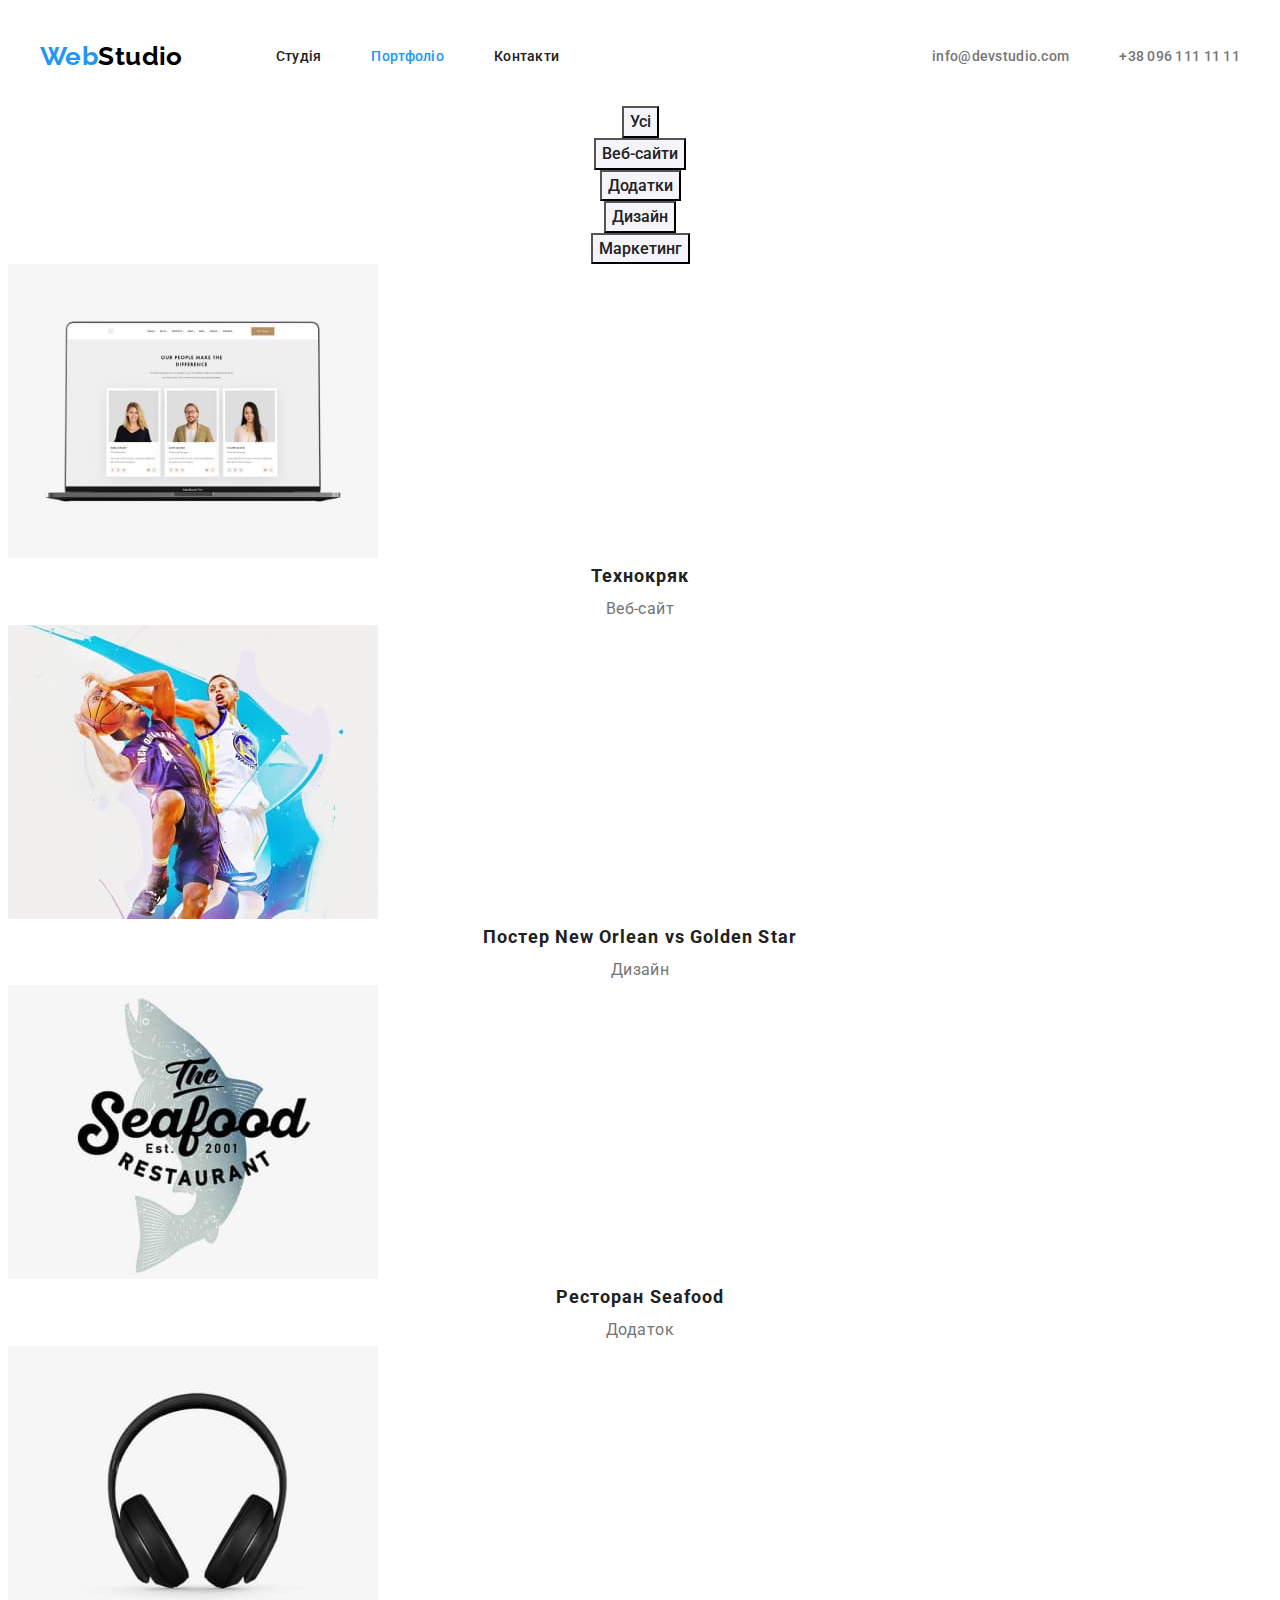
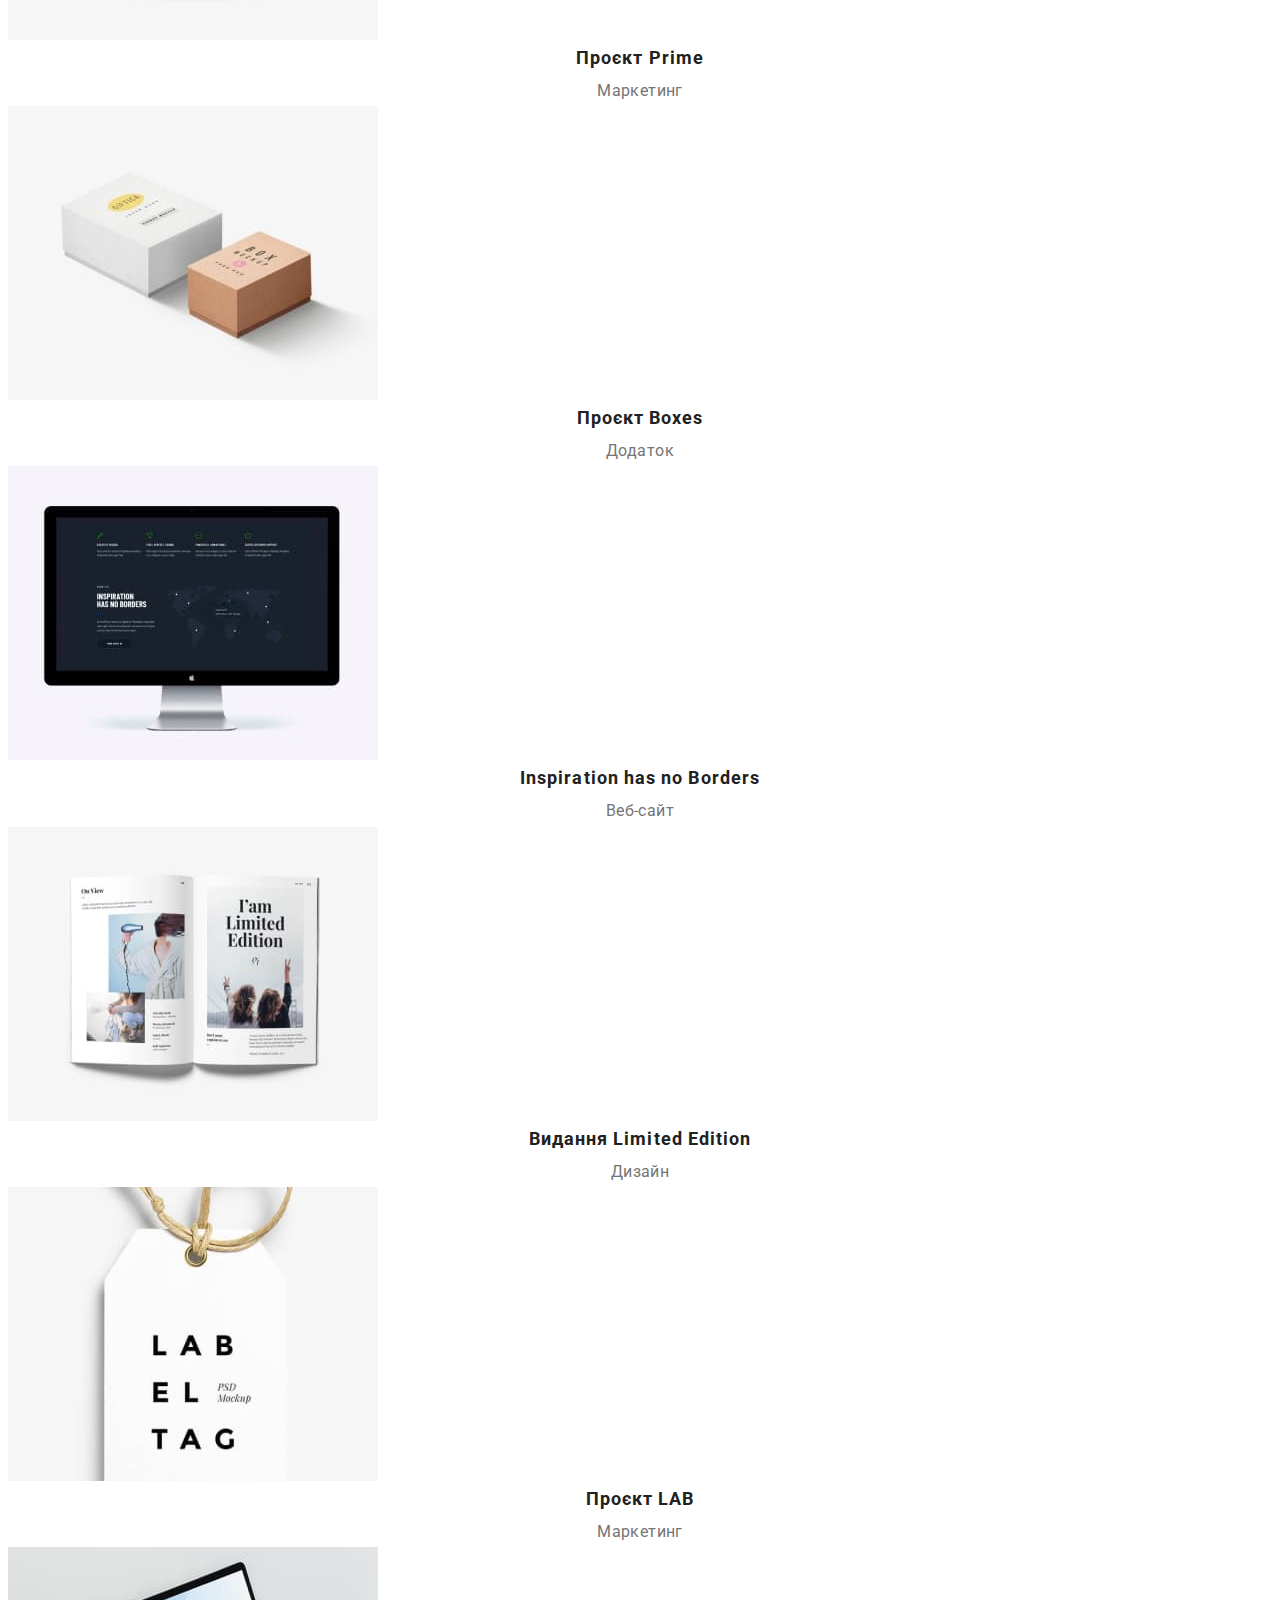
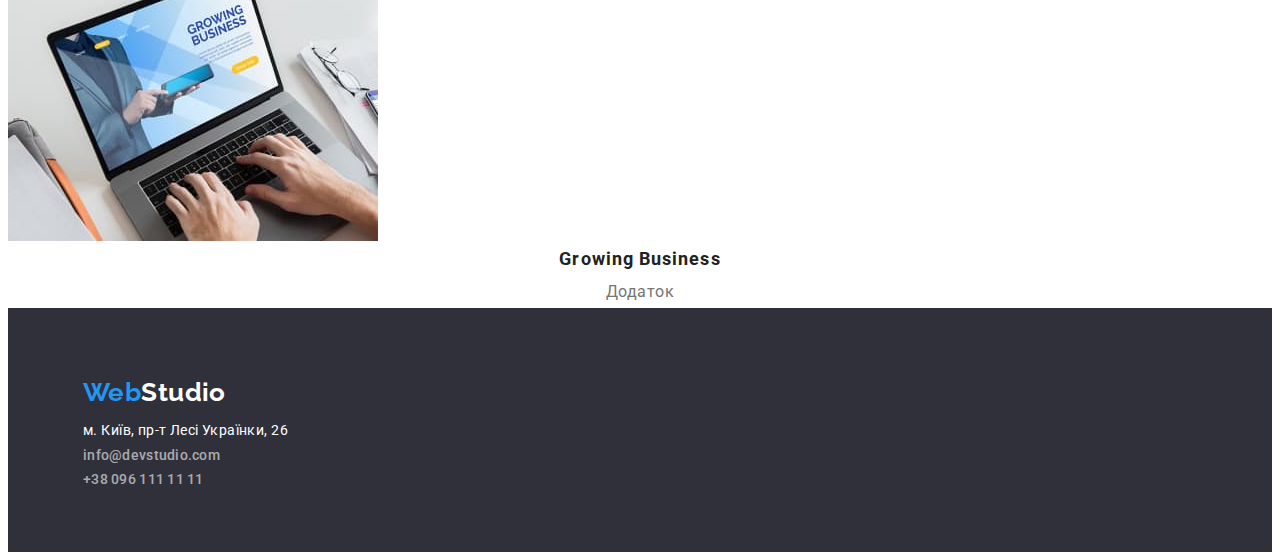
==== portfolio.html @ b2724022 "Добавляет footer" ====
<!DOCTYPE html>
<html lang="uk">
  <head>
    <meta charset="UTF-8" />
    <meta http-equiv="X-UA-Compatible" content="IE=edge" />
    <meta name="viewport" content="width=device-width, initial-scale=1.0" />
    <title>Портфоліо</title>
    <!-- шрифти -->
    <link rel="preconnect" href="https://fonts.googleapis.com" />
    <link rel="preconnect" href="https://fonts.gstatic.com" crossorigin />
    <link
      href="https://fonts.googleapis.com/css2?family=Raleway:wght@700&family=Roboto:wght@400;500;700;900&display=swap"
      rel="stylesheet"
    />
    <!-- стилі -->
    <link rel="stylesheet" href="./css/styles.css" />
  </head>
  <body>
    <header class="header">
      <div class="container div-header">
        <nav class="header-nav">
          <a class="logo logo-header link" href="./"><span class="logo-accent">Web</span>Studio</a>

          <ul class="menu list">
            <li class="menu-item">
              <a class="menu-link link-options link" href="./index.html">Студія</a>
            </li>
            <li class="menu-item">
              <a class="menu-link link-options link current" href="./portfolio.html">Портфоліо</a>
            </li>
            <li class="menu-item">
              <a class="menu-link link-options link" href="">Контакти</a>
            </li>
          </ul>
        </nav>
        <ul class="header-list list">
          <li class="header-list-inem">
            <a class="mailto link-options link" href="mailto:info@devstudio.com"
              >info@devstudio.com</a
            >
          </li>
          <li class="header-list-inem">
            <a class="contact-phone-number link-options link" href="tel:+380961111111"
              >+38 096 111 11 11</a
            >
          </li>
        </ul>
      </div>
    </header>

    <main>
      <section class="portfolio">
        <h1 class="visually-hidden">Портфоліо</h1>
        <!-- список кнопок -->
        <ul class="portfolio-btn-list list">
          <li class="portfolio-btn-item">
            <button class="button-secondary button button-activ" type="button">Усі</button>
          </li>
          <li class="portfolio-btn-item">
            <button class="button-secondary button button-activ" type="button">Веб-сайти</button>
          </li>
          <li class="portfolio-btn-item">
            <button class="button-secondary button button-activ" type="button">Додатки</button>
          </li>
          <li class="portfolio-btn-item">
            <button class="button-secondary button button-activ" type="button">Дизайн</button>
          </li>
          <li class="portfolio-btn-item">
            <button class="button-secondary button button-activ" type="button">Маркетинг</button>
          </li>
        </ul>

        <ul class="portfolio-links-list list">
          <li class="portfolio-link-item">
            <a class="link" href="">
              <img
                class="portfolio-link-img"
                src="./images/portfolio_tehnokriyk.jpg"
                alt="Відкритий ноутбук з сайтом на екрані"
                width="370"
                height="294"
              />
              <h3 class="portfolio-link-title">Технокряк</h3>
              <p class="portfolio-link-text">Веб-сайт</p>
            </a>
          </li>

          <li class="portfolio-link-item">
            <a class="link" href="">
              <img
                class="portfolio-link-img"
                src="./images/portfolio_poster.jpg"
                alt="Елемент дизайнерської роботи з баскетболістами"
                width="370"
                height="294"
              />
              <h3 class="portfolio-link-title link">Постер New Orlean vs Golden Star</h3>
              <p class="portfolio-link-text">Дизайн</p>
            </a>
          </li>

          <li class="portfolio-link-item">
            <a class="link" href="">
              <img
                class="portfolio-link-img"
                src="./images/portfolio_seafood.jpg"
                alt="Логотип ресторану"
                width="370"
                height="294"
              />
              <h3 class="portfolio-link-title link">Ресторан Seafood</h3>
              <p class="portfolio-link-text">Додаток</p>
            </a>
          </li>

          <li class="portfolio-link-item">
            <a class="link" href="">
              <img
                class="portfolio-link-img"
                src="./images/portfolio_prime.jpg"
                alt="Чорні навушники на білому фоні"
                width="370"
                height="294"
              />
              <h3 class="portfolio-link-title link">Проєкт Prime</h3>
              <p class="portfolio-link-text">Маркетинг</p>
            </a>
          </li>

          <li class="portfolio-link-item">
            <a class="link" href="">
              <img
                class="portfolio-link-img"
                src="./images/portfolio_boxes.jpg"
                alt="Велика біла та маленька коробочка кирпичного кольору на білому фоні"
                width="370"
                height="294"
              />
              <h3 class="portfolio-link-title link">Проєкт Boxes</h3>
              <p class="portfolio-link-text">Додаток</p>
            </a>
          </li>

          <li class="portfolio-link-item">
            <a class="link" href="">
              <img
                class="portfolio-link-img"
                src="./images/portfolio_borders.jpg"
                alt="Темний монітор на білому фоні"
                width="370"
                height="294"
              />
              <h3 class="portfolio-link-title link">Inspiration has no Borders</h3>
              <p class="portfolio-link-text">Веб-сайт</p>
            </a>
          </li>

          <li class="portfolio-link-item">
            <a class="link" href="">
              <img
                class="portfolio-link-img"
                src="./images/portfolio_limited_edition.jpg"
                alt="Відкрита книга"
                width="370"
                height="294"
              />
              <h3 class="portfolio-link-title link">Видання Limited Edition</h3>
              <p class="portfolio-link-text">Дизайн</p>
            </a>
          </li>

          <li class="portfolio-link-item">
            <a class="link" href="">
              <img
                class="portfolio-link-img"
                src="./images/portfolio_lab.jpg"
                alt="Фірмовий знак проекту"
                width="370"
                height="294"
              />
              <h3 class="portfolio-link-title link">Проєкт LAB</h3>
              <p class="portfolio-link-text">Маркетинг</p>
            </a>
          </li>

          <li class="portfolio-link-item">
            <a class="link" href="" link>
              <img
                class="portfolio-link-img"
                src="./images/portfolio_growing_business.jpg"
                alt="Ноутбук на столі"
                width="370"
                height="294"
              />
              <h3 class="portfolio-link-title">Growing Business</h3>
              <p class="portfolio-link-text">Додаток</p>
            </a>
          </li>
        </ul>
        <!-- список картинок -->
      </section>
    </main>

    <footer class="footer section-text section-background">
      <div class="container">
        <a class="logo logo-footer link" href="./"><span class="logo-accent">Web</span>Studio</a>
        <address class="footer-address">
          <ul class="footer-address-list list">
            <li class="footer-address-list-item">
              <a
                class="address-maps link"
                href="https://goo.gl/maps/CPtrU1FHBa2aNyZL9"
                target="_blank"
                rel="noopener noreferrer nofollow"
              >
                м. Київ, пр-т Лесі Українки, 26
              </a>
            </li>
            <li class="address-maps">
              <a class="mailto mailto-footer link-options link" href="mailto:info@devstudio.com"
                >info@devstudio.com</a
              >
            </li>
            <li class="address-maps">
              <a
                class="contact-phone-number phone-footer link-options link"
                href="tel:+380961111111"
                >+38 096 111 11 11</a
              >
            </li>
          </ul>
        </address>
      </div>
    </footer>
  </body>
</html>
---- css/styles.css ----
/* сброс настроек браузера */
h1,
h2,
h3,
h4,
p {
    margin-top: 0;
    margin-bottom: 0;
}

ul,
ol {
    margin-top: 0;
    margin-bottom: 0;
    padding-left: 0;
}

button {
    cursor: pointer;
}

img {
    display: block;
}

.list {
    list-style: none;
}

.link {
    text-decoration: none;
}

/* ------------------------------------ */
:root {
    /* палитра цветов */
    --primary-color: #212121;
    --secondary-color: #757575;
    --secondary-transparent-color: rgba(255, 255, 255, 0.6);
    --additional-color: #ffffff;
    --accent-color: #2196F3;
    /* текст */
    --primary-font-family: 'Roboto', sans-serif;
    --secondary-font-family: 'Raleway', sans-serif;
    /* фон */
    --primary-background-color: #ffffff;
    --secondary-background-color: #2F303A;
    --accent-background-color: #F5F4FA;
}

body {
    color: var(--primary-color);
    font-family: var(--primary-font-family);
    background-color: var(--primary-background-color);
    letter-spacing: 0.03em;
    /* font-weight: 400; */
    font-size: 14px;
    line-height: 1.9;
    text-align:center;
}

/* -------------------------------------------- */
.container{
    width: 1200px;
    padding-right: 15px;
    padding-left: 15px;
    margin-right: auto;
    margin-left: auto;
}
/* ----------HEADER------------------------------ */
/* logo */
.logo {
    color: #000000;
    font-family: var(--secondary-font-family);
    font-weight: 700;
    font-size: 26px;
}
.logo-accent {
    color: var(--accent-color);
}
.logo-footer {
    color: var(--additional-color);
}

.logo:hover {
    color: var(--accent-color);
}
/*-------------------------------------------------*/
/* header - ссылки*/
.menu-link {
    color: var(--primary-color);
}
.link-options{
    font-weight: 500;
    line-height: 1.14;
    letter-spacing: 0.02em;
    font-style: normal;
}
.link-options:hover,
.link-options:focus {
    color: var(--accent-color);
}

.mailto,
.contact-phone-number {
    color: var(--secondary-color);
}
.current {
    color: var(--accent-color);
}
/* --------------------------------------------------------- */
/* header -  позиционированиу */
.header{
    padding-top: 24px;
    padding-bottom: 25px;
}

.div-header{
    display:flex;
    justify-content: space-between;
    align-items: center;    
}
.header-nav{
    display: flex;
}
.menu{
    display: flex;
    align-items: center;
    column-gap: 50px;  
}
.logo-header{
    margin-right: 93px;
}
.header-list{
    display: flex;
    column-gap: 50px;   
}
/* ---------------------------------------------------------- */
/* background */
.section-background{
    background-color: var(--secondary-background-color);
}
.team {
    background-color: var(--accent-background-color);
}
.section{
    padding: 94px;
}
.benefits{
    padding-bottom: 0px;
}
/* -------------------HERO----------------------------------- */
/* hero */
.hero {
    padding-top: 200px;
    padding-bottom: 200px;
}
.hero-title {
    color: var(--additional-color);
    font-weight: 900;
    font-size: 44px;
    line-height: 1.36;
    letter-spacing: 0.06em;
    margin-bottom: 30px;    
}
.title-transform{
    text-transform: uppercase;
}
/* ---------------------------------------------- */
/* кнопка */
.button {
    font-family: inherit;
    cursor: pointer;
    font-size: 16px;
}

.button-primary {
    color: var(--additional-color);
    background-color: var(--accent-color);
    font-weight: 700;    
    letter-spacing: 0.06em;
}
.button-secondary {
    color: var(--primary-color);
    background-color: var(--accent-background-color);
    font-weight: 500;
    line-height: 1.6;    
}
.button-primary:hover,
.button-primary:focus {
    background-color: #188CE8;
}
.button-secondary:hover,
.button-secondary:focus {
    color: var(--additional-color);
    background-color: var(--accent-color);
}

.button-activ:active{
    color: var(--accent-color);
}

/* =============  benefits  =========== */
/* скрываем заголовок */
.visually-hidden {
    position: absolute;
    white-space: nowrap;
    width: 1px;
    height: 1px;
    overflow: hidden;
    border: 0;
    padding: 0;
    clip: rect(0 0 0 0);
    clip-path: inset(50%);
    margin: -1px;    
}
/* ---------------------- */
.section-text {
    text-align: left;
}
.benefits-list-title {    
    font-size: 14px;
    line-height: 1.14;    
}

.benefits-list-text {
    color: var(--secondary-color);    
    line-height: 1.71;   
}
/* ------------------------- */
/* позиционирование */
.benefits-list{
    display: flex;
    column-gap: 30px;
}
.benefits-list-item {
    flex-basis: calc((100%-90px)/4);
}
/* ===============   work   ============================ */
/* заголовки для секции work и team */
.title {   
    font-size: 36px;
    line-height: 1.17;
    margin-bottom: 50px;    
}
/* ------------------------- */
/* позиционирование */
.work-list{
    display: flex;
    column-gap: 30px;
}
 /* flex-basis: calc((100%-60px)/3) */
/* =============   team   ================================ */

.team-list-item-title {
    font-weight: 500;
    font-size: 16px;
    margin-top:30px;
    margin-bottom: 10px;
}    
.team-list-item-text {
    color: var(--secondary-color);    
    font-size: 16px;
    margin-bottom: 30px;
   }
/* ----------------------- */
/* позиционирование */
.team-list{
    display: flex;
    column-gap: 30px;
}
/* flex-basis: calc((100%-90px)/4) */

/* ===============   footer   =================================== */

.address-maps {
    color: var(--additional-color);    
    line-height: 1.71;   
    font-style: normal;
}
.mailto-footer,
.phone-footer{
    color: rgba(255, 255, 255, 0.6);
}

/* ---------------------------------------------- */
/* позиционирование */
.footer-logo {
    margin-bottom: 20px;
}

.footer {
    padding: 60px;
}

.div-footer-link {
    display: flex;
    flex-direction: column;
}

.footer-address-list {
    display: flex;
    flex-direction: column;
    column-gap: 9px;
}
/*================   portfolio   =========================== */

.portfolio-link-title{ 
    color: var(--primary-color);   
    font-size: 18px;
    line-height: 2;
    letter-spacing: 0.06em;
}
.portfolio-link-text{
    color: var(--secondary-color);   
    font-size: 16px;      
}
/*----------------------------------------------------------*/
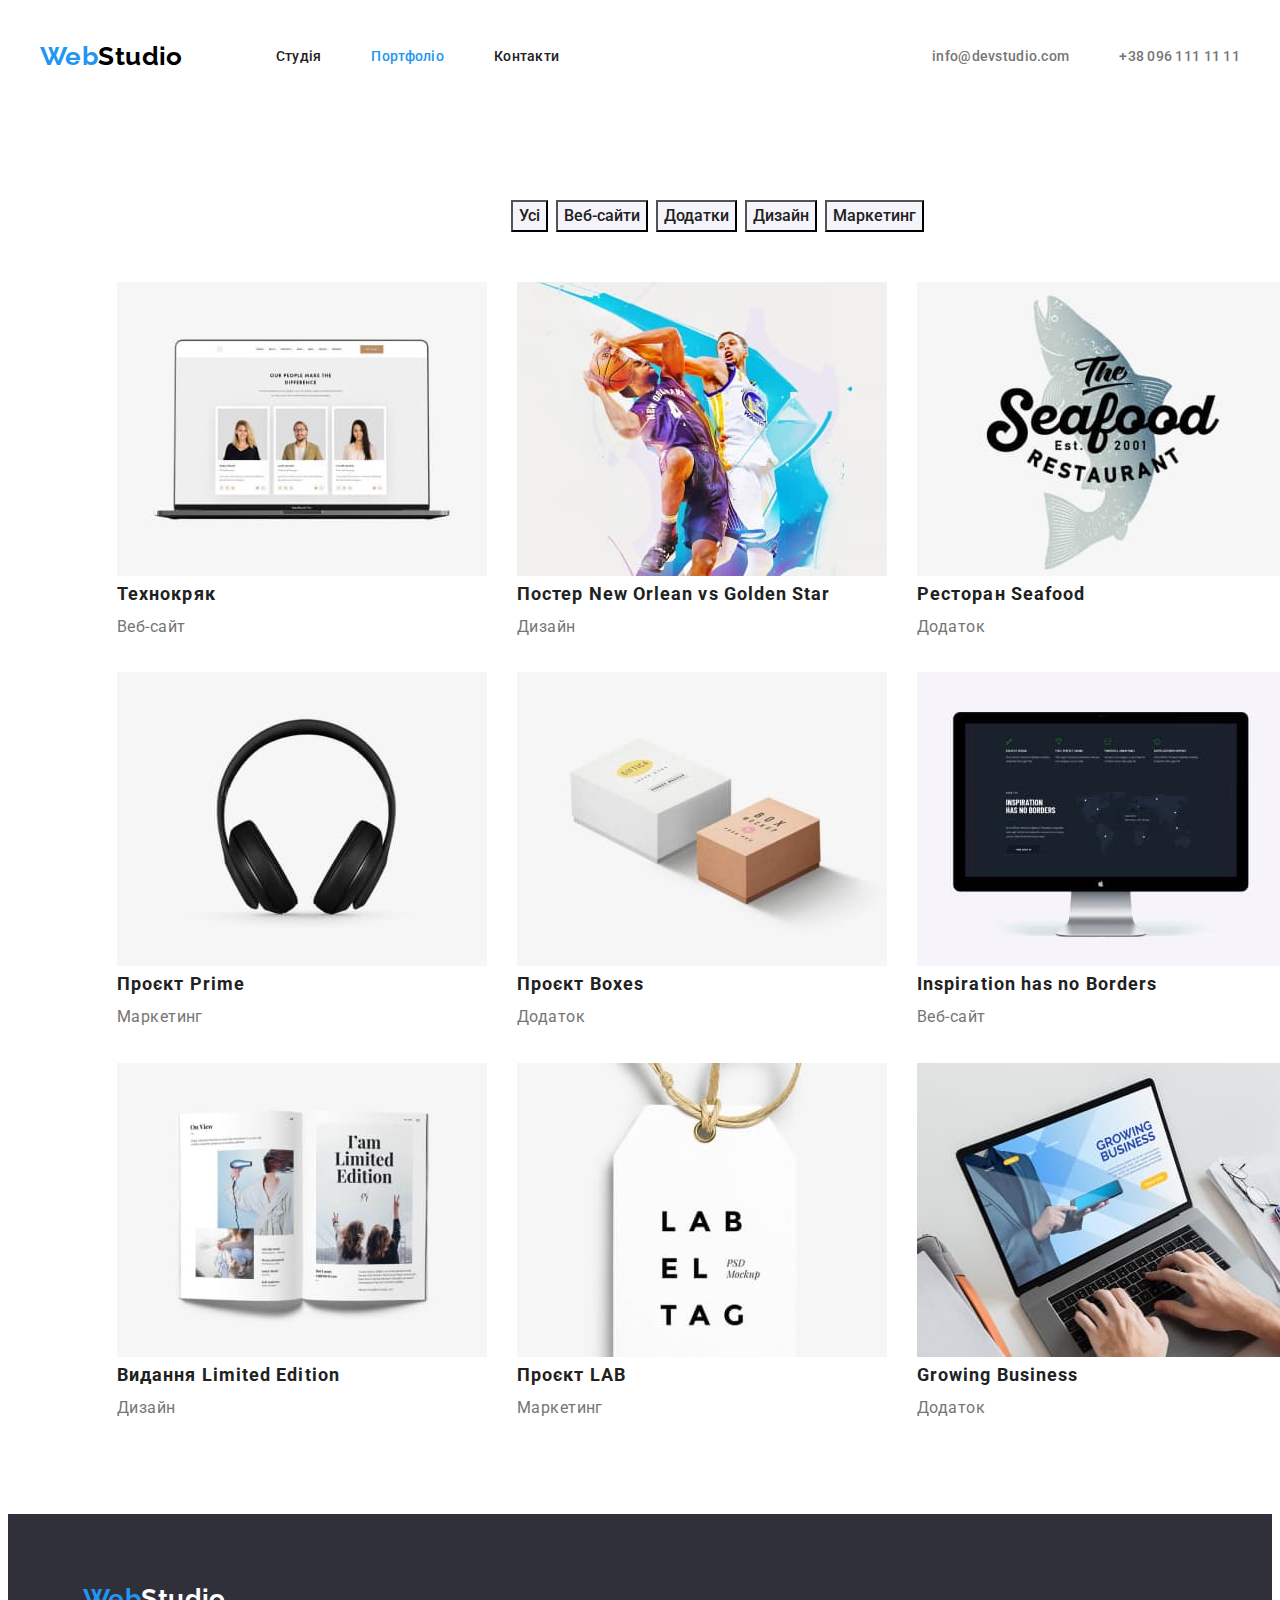
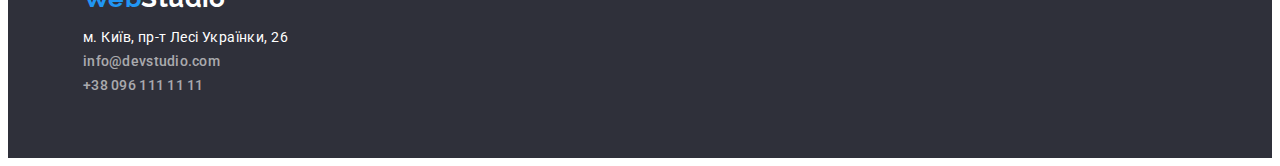
==== commit 21a26168: "Добавляет оформление странички портфолио" ====
--- a/portfolio.html
+++ b/portfolio.html
@@ -49,154 +49,157 @@
     </header>
 
     <main>
-      <section class="portfolio">
-        <h1 class="visually-hidden">Портфоліо</h1>
-        <!-- список кнопок -->
-        <ul class="portfolio-btn-list list">
-          <li class="portfolio-btn-item">
-            <button class="button-secondary button button-activ" type="button">Усі</button>
-          </li>
-          <li class="portfolio-btn-item">
-            <button class="button-secondary button button-activ" type="button">Веб-сайти</button>
-          </li>
-          <li class="portfolio-btn-item">
-            <button class="button-secondary button button-activ" type="button">Додатки</button>
-          </li>
-          <li class="portfolio-btn-item">
-            <button class="button-secondary button button-activ" type="button">Дизайн</button>
-          </li>
-          <li class="portfolio-btn-item">
-            <button class="button-secondary button button-activ" type="button">Маркетинг</button>
-          </li>
-        </ul>
-
-        <ul class="portfolio-links-list list">
-          <li class="portfolio-link-item">
-            <a class="link" href="">
-              <img
-                class="portfolio-link-img"
-                src="./images/portfolio_tehnokriyk.jpg"
-                alt="Відкритий ноутбук з сайтом на екрані"
-                width="370"
-                height="294"
-              />
-              <h3 class="portfolio-link-title">Технокряк</h3>
-              <p class="portfolio-link-text">Веб-сайт</p>
-            </a>
-          </li>
-
-          <li class="portfolio-link-item">
-            <a class="link" href="">
-              <img
-                class="portfolio-link-img"
-                src="./images/portfolio_poster.jpg"
-                alt="Елемент дизайнерської роботи з баскетболістами"
-                width="370"
-                height="294"
-              />
-              <h3 class="portfolio-link-title link">Постер New Orlean vs Golden Star</h3>
-              <p class="portfolio-link-text">Дизайн</p>
-            </a>
-          </li>
-
-          <li class="portfolio-link-item">
-            <a class="link" href="">
-              <img
-                class="portfolio-link-img"
-                src="./images/portfolio_seafood.jpg"
-                alt="Логотип ресторану"
-                width="370"
-                height="294"
-              />
-              <h3 class="portfolio-link-title link">Ресторан Seafood</h3>
-              <p class="portfolio-link-text">Додаток</p>
-            </a>
-          </li>
-
-          <li class="portfolio-link-item">
-            <a class="link" href="">
-              <img
-                class="portfolio-link-img"
-                src="./images/portfolio_prime.jpg"
-                alt="Чорні навушники на білому фоні"
-                width="370"
-                height="294"
-              />
-              <h3 class="portfolio-link-title link">Проєкт Prime</h3>
-              <p class="portfolio-link-text">Маркетинг</p>
-            </a>
-          </li>
-
-          <li class="portfolio-link-item">
-            <a class="link" href="">
-              <img
-                class="portfolio-link-img"
-                src="./images/portfolio_boxes.jpg"
-                alt="Велика біла та маленька коробочка кирпичного кольору на білому фоні"
-                width="370"
-                height="294"
-              />
-              <h3 class="portfolio-link-title link">Проєкт Boxes</h3>
-              <p class="portfolio-link-text">Додаток</p>
-            </a>
-          </li>
-
-          <li class="portfolio-link-item">
-            <a class="link" href="">
-              <img
-                class="portfolio-link-img"
-                src="./images/portfolio_borders.jpg"
-                alt="Темний монітор на білому фоні"
-                width="370"
-                height="294"
-              />
-              <h3 class="portfolio-link-title link">Inspiration has no Borders</h3>
-              <p class="portfolio-link-text">Веб-сайт</p>
-            </a>
-          </li>
-
-          <li class="portfolio-link-item">
-            <a class="link" href="">
-              <img
-                class="portfolio-link-img"
-                src="./images/portfolio_limited_edition.jpg"
-                alt="Відкрита книга"
-                width="370"
-                height="294"
-              />
-              <h3 class="portfolio-link-title link">Видання Limited Edition</h3>
-              <p class="portfolio-link-text">Дизайн</p>
-            </a>
-          </li>
-
-          <li class="portfolio-link-item">
-            <a class="link" href="">
-              <img
-                class="portfolio-link-img"
-                src="./images/portfolio_lab.jpg"
-                alt="Фірмовий знак проекту"
-                width="370"
-                height="294"
-              />
-              <h3 class="portfolio-link-title link">Проєкт LAB</h3>
-              <p class="portfolio-link-text">Маркетинг</p>
-            </a>
-          </li>
-
-          <li class="portfolio-link-item">
-            <a class="link" href="" link>
-              <img
-                class="portfolio-link-img"
-                src="./images/portfolio_growing_business.jpg"
-                alt="Ноутбук на столі"
-                width="370"
-                height="294"
-              />
-              <h3 class="portfolio-link-title">Growing Business</h3>
-              <p class="portfolio-link-text">Додаток</p>
-            </a>
-          </li>
-        </ul>
+      <section class="portfolio section section-text">
+        <div class="container portfolio-div">
+          <h1 class="visually-hidden">Портфоліо</h1>
+          <!-- список кнопок -->
+          <ul class="portfolio-btn-list list">
+            <li class="portfolio-btn-item">
+              <button class="button-secondary button button-activ" type="button">Усі</button>
+            </li>
+            <li class="portfolio-btn-item">
+              <button class="button-secondary button button-activ" type="button">Веб-сайти</button>
+            </li>
+            <li class="portfolio-btn-item">
+              <button class="button-secondary button button-activ" type="button">Додатки</button>
+            </li>
+            <li class="portfolio-btn-item">
+              <button class="button-secondary button button-activ" type="button">Дизайн</button>
+            </li>
+            <li class="portfolio-btn-item">
+              <button class="button-secondary button button-activ" type="button">Маркетинг</button>
+            </li>
+          </ul>
+
+          <ul class="portfolio-links-list list">
+            <li class="portfolio-link-item">
+              <a class="item-link link" href="">
+                <img
+                  class="portfolio-link-img"
+                  src="./images/portfolio_tehnokriyk.jpg"
+                  alt="Відкритий ноутбук з сайтом на екрані"
+                  width="370"
+                  height="294"
+                />
+                <h3 class="portfolio-link-title">Технокряк</h3>
+                <p class="portfolio-link-text">Веб-сайт</p>
+              </a>
+            </li>
+
+            <li class="portfolio-link-item">
+              <a class="item-link link" href="">
+                <img
+                  class="portfolio-link-img"
+                  src="./images/portfolio_poster.jpg"
+                  alt="Елемент дизайнерської роботи з баскетболістами"
+                  width="370"
+                  height="294"
+                />
+                <h3 class="portfolio-link-title link">Постер New Orlean vs Golden Star</h3>
+                <p class="portfolio-link-text">Дизайн</p>
+              </a>
+            </li>
+
+            <li class="portfolio-link-item">
+              <a class="item-link link" href="">
+                <img
+                  class="portfolio-link-img"
+                  src="./images/portfolio_seafood.jpg"
+                  alt="Логотип ресторану"
+                  width="370"
+                  height="294"
+                />
+                <h3 class="portfolio-link-title link">Ресторан Seafood</h3>
+                <p class="portfolio-link-text">Додаток</p>
+              </a>
+            </li>
+
+            <li class="portfolio-link-item">
+              <a class="item-link link" href="">
+                <img
+                  class="portfolio-link-img"
+                  src="./images/portfolio_prime.jpg"
+                  alt="Чорні навушники на білому фоні"
+                  width="370"
+                  height="294"
+                />
+                <h3 class="portfolio-link-title link">Проєкт Prime</h3>
+                <p class="portfolio-link-text">Маркетинг</p>
+              </a>
+            </li>
+
+            <li class="portfolio-link-item">
+              <a class="item-link link" href="">
+                <img
+                  class="portfolio-link-img"
+                  src="./images/portfolio_boxes.jpg"
+                  alt="Велика біла та маленька коробочка кирпичного кольору на білому фоні"
+                  width="370"
+                  height="294"
+                />
+                <h3 class="portfolio-link-title link">Проєкт Boxes</h3>
+                <p class="portfolio-link-text">Додаток</p>
+              </a>
+            </li>
+
+            <li class="portfolio-link-item">
+              <a class="item-link link" href="">
+                <img
+                  class="portfolio-link-img"
+                  src="./images/portfolio_borders.jpg"
+                  alt="Темний монітор на білому фоні"
+                  width="370"
+                  height="294"
+                />
+                <h3 class="portfolio-link-title link">Inspiration has no Borders</h3>
+                <p class="portfolio-link-text">Веб-сайт</p>
+              </a>
+            </li>
+
+            <li class="portfolio-link-item">
+              <a class="item-link link" href="">
+                <img
+                  class="portfolio-link-img"
+                  src="./images/portfolio_limited_edition.jpg"
+                  alt="Відкрита книга"
+                  width="370"
+                  height="294"
+                />
+                <h3 class="portfolio-link-title link">Видання Limited Edition</h3>
+                <p class="portfolio-link-text">Дизайн</p>
+              </a>
+            </li>
+
+            <li class="portfolio-link-item">
+              <a class="item-link link" href="">
+                <img
+                  class="portfolio-link-img"
+                  src="./images/portfolio_lab.jpg"
+                  alt="Фірмовий знак проекту"
+                  width="370"
+                  height="294"
+                />
+                <h3 class="portfolio-link-title link">Проєкт LAB</h3>
+                <p class="portfolio-link-text">Маркетинг</p>
+              </a>
+            </li>
+
+            <li class="portfolio-link-item">
+              <a class="item-link link" href="" link>
+                <img
+                  class="portfolio-link-img"
+                  src="./images/portfolio_growing_business.jpg"
+                  alt="Ноутбук на столі"
+                  width="370"
+                  height="294"
+                />
+                <h3 class="portfolio-link-title">Growing Business</h3>
+                <p class="portfolio-link-text">Додаток</p>
+              </a>
+            </li>
+          </ul>
+        </div>
+
         <!-- список картинок -->
       </section>
     </main>
--- a/css/styles.css
+++ b/css/styles.css
@@ -275,8 +275,8 @@
 
 .address-maps {
     color: var(--additional-color);    
-    line-height: 1.71;   
-    font-style: normal;
+    line-height: 1.71; 
+    font-style: normal;    
 }
 .mailto-footer,
 .phone-footer{
@@ -305,6 +305,9 @@
 }
 /*================   portfolio   =========================== */
 
+.portfolio {
+    padding-bottom: 91px;
+}
 .portfolio-link-title{ 
     color: var(--primary-color);   
     font-size: 18px;
@@ -316,4 +319,22 @@
     font-size: 16px;      
 }
 /*----------------------------------------------------------*/
-
+/* позиционирование */
+
+.portfolio-btn-list{
+display: flex;
+justify-content: center;
+column-gap: 8px;
+margin-bottom: 50px;
+}
+
+ .portfolio-links-list {    
+    display: flex;
+    flex-wrap: wrap;
+    gap: 30px;
+    
+ } 
+
+
+
+
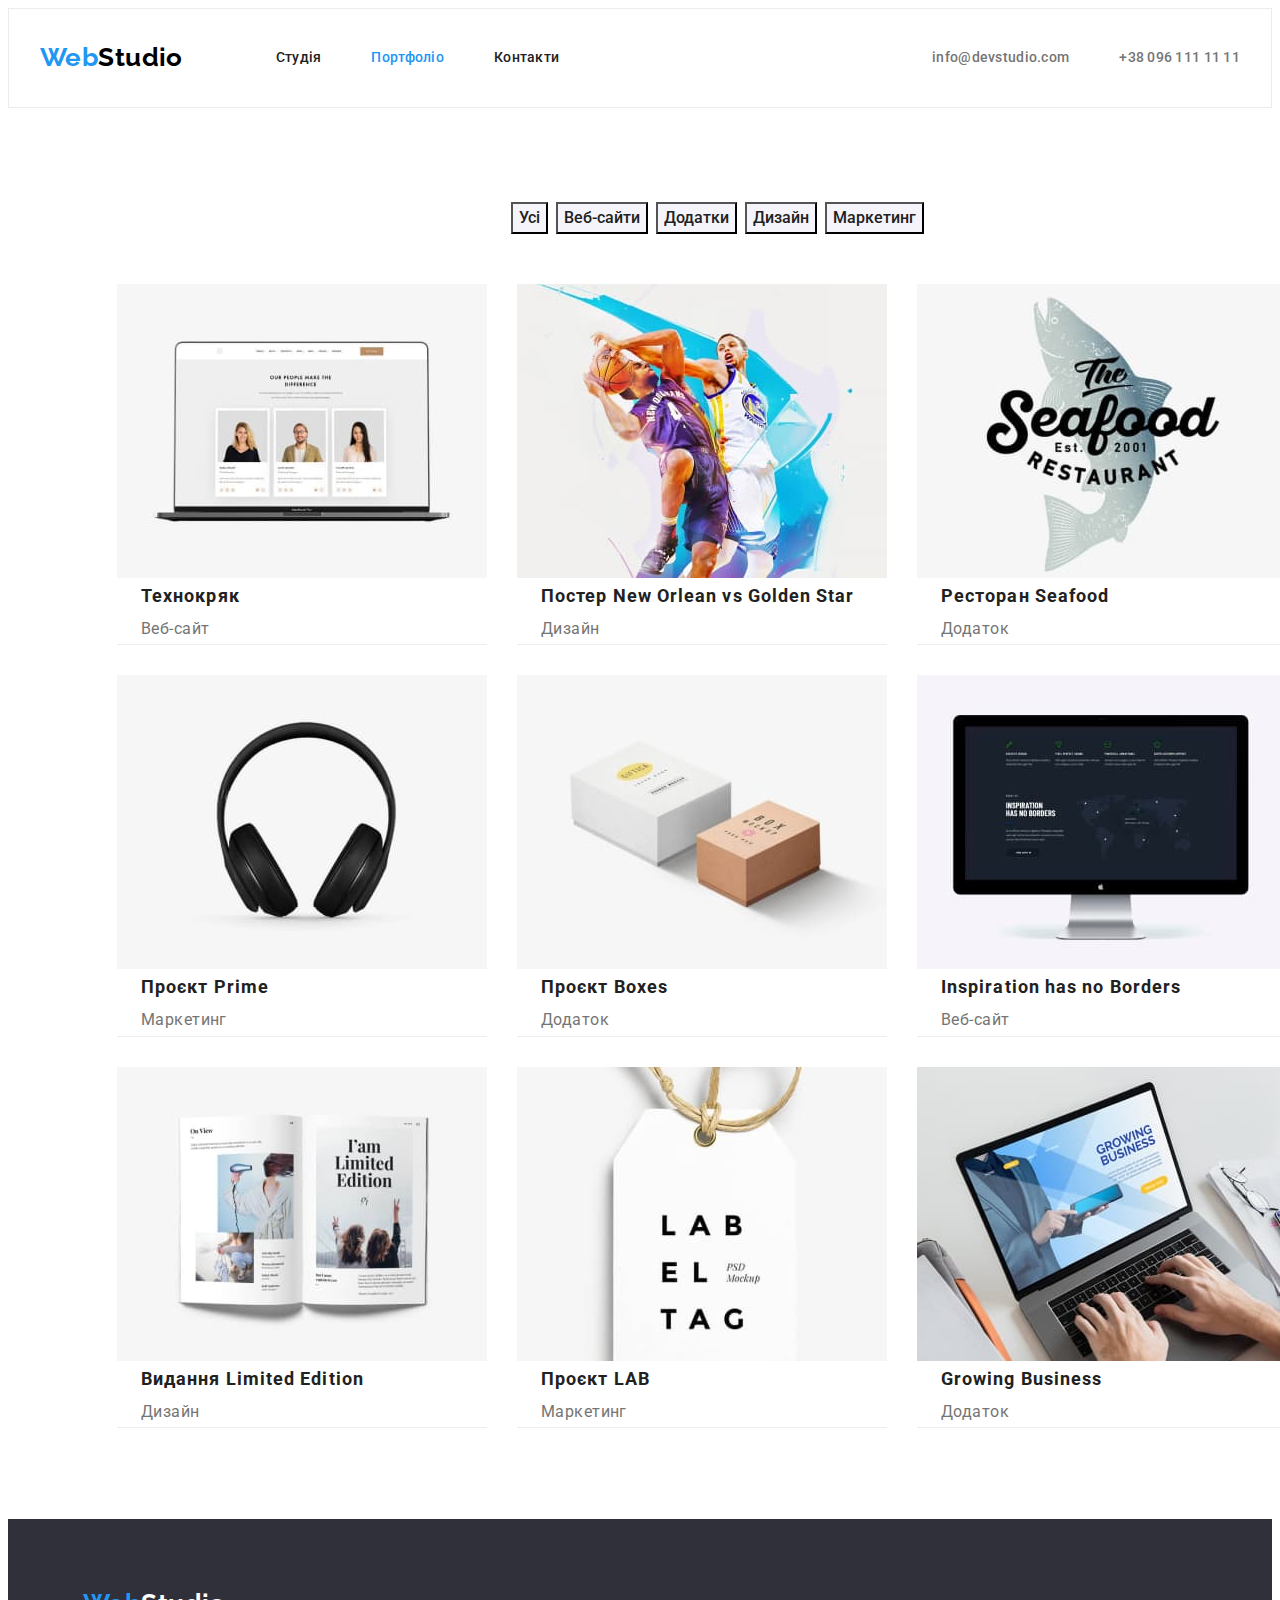
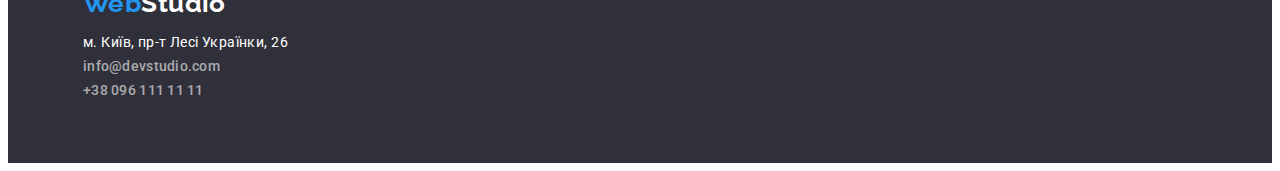
==== commit fe465e28: "Добавлено позиционирование на портфолиок" ====
--- a/portfolio.html
+++ b/portfolio.html
@@ -185,7 +185,7 @@
             </li>
 
             <li class="portfolio-link-item">
-              <a class="item-link link" href="" link>
+              <a class="item-link link" href="">
                 <img
                   class="portfolio-link-img"
                   src="./images/portfolio_growing_business.jpg"
--- a/css/styles.css
+++ b/css/styles.css
@@ -113,6 +113,8 @@
 .header{
     padding-top: 24px;
     padding-bottom: 25px;
+    border: 1px solid #ECECEC;
+
 }
 
 .div-header{
@@ -149,8 +151,7 @@
 .benefits{
     padding-bottom: 0px;
 }
-/* -------------------HERO----------------------------------- */
-/* hero */
+/* ============   HERO   ======================= */
 .hero {
     padding-top: 200px;
     padding-bottom: 200px;
@@ -184,7 +185,7 @@
     color: var(--primary-color);
     background-color: var(--accent-background-color);
     font-weight: 500;
-    line-height: 1.6;    
+    line-height: 1.6;       
 }
 .button-primary:hover,
 .button-primary:focus {
@@ -249,8 +250,11 @@
     display: flex;
     column-gap: 30px;
 }
- /* flex-basis: calc((100%-60px)/3) */
-/* =============   team   ================================ */
+.work-list-item{
+    flex-basis: calc((100%-60px)/3)
+}
+
+ /* =============   team   ================================ */
 
 .team-list-item-title {
     font-weight: 500;
@@ -269,7 +273,9 @@
     display: flex;
     column-gap: 30px;
 }
-/* flex-basis: calc((100%-90px)/4) */
+.team-list-item{
+    flex-basis: calc((100%-90px)/4)
+}
 
 /* ===============   footer   =================================== */
 
@@ -313,10 +319,12 @@
     font-size: 18px;
     line-height: 2;
     letter-spacing: 0.06em;
+    margin-left: 24px;
 }
 .portfolio-link-text{
     color: var(--secondary-color);   
-    font-size: 16px;      
+    font-size: 16px;
+    margin-left: 24px;
 }
 /*----------------------------------------------------------*/
 /* позиционирование */
@@ -326,15 +334,21 @@
 justify-content: center;
 column-gap: 8px;
 margin-bottom: 50px;
+    
 }
 
  .portfolio-links-list {    
     display: flex;
     flex-wrap: wrap;
-    gap: 30px;
-    
- } 
-
-
-
-
+    gap: 30px;    
+ }
+
+  .portfolio-link-item{
+    border-bottom: 1px solid #EEEEEE;
+    /* flex-basis: calc((100%-60px)/3); */
+ }  
+ /* ---------------------------------------------------------- */
+
+
+
+
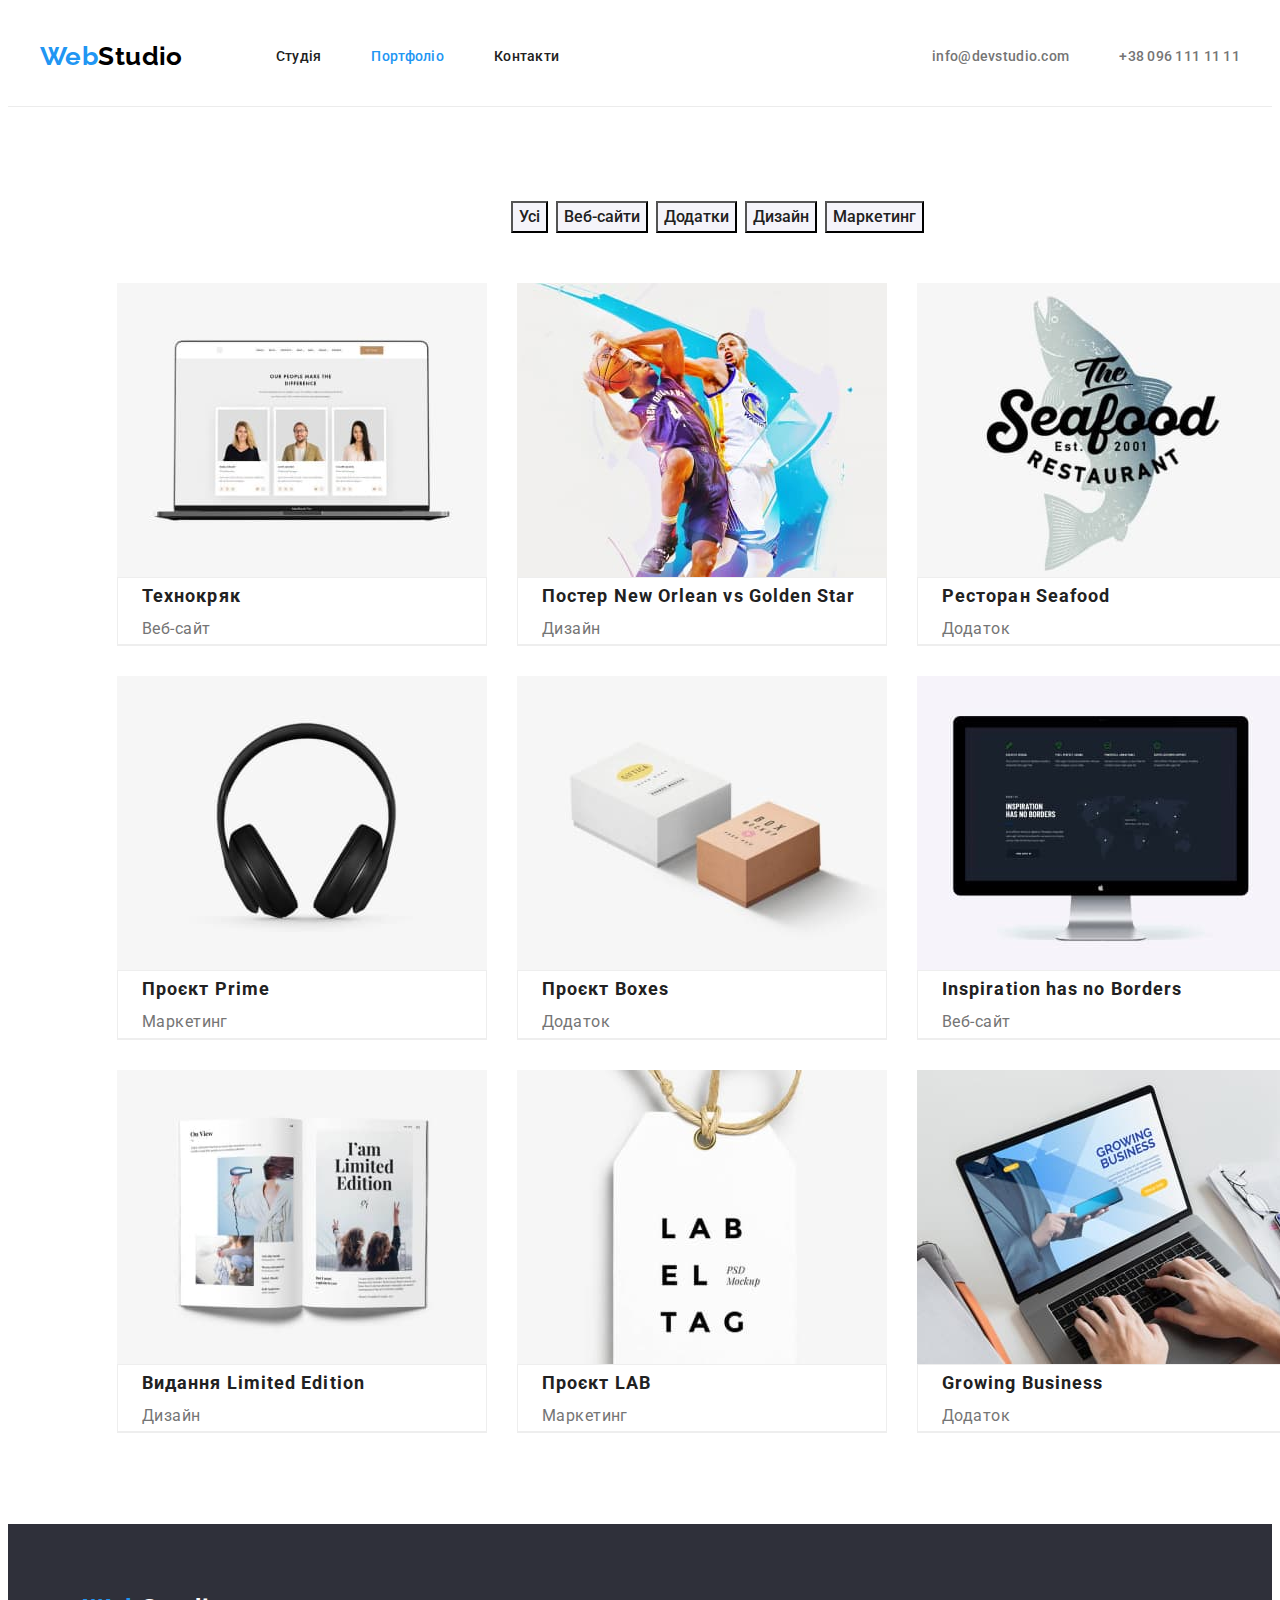
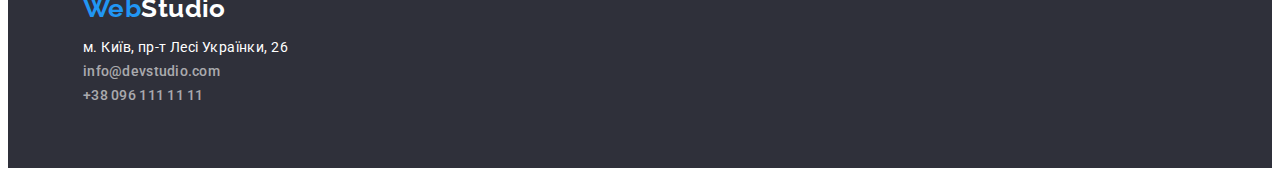
==== commit 3377f70f: "Добавлены рамки в портфолио" ====
--- a/portfolio.html
+++ b/portfolio.html
@@ -81,8 +81,10 @@
                   width="370"
                   height="294"
                 />
-                <h3 class="portfolio-link-title">Технокряк</h3>
-                <p class="portfolio-link-text">Веб-сайт</p>
+                <div class="div-link-border">
+                  <h3 class="portfolio-link-title">Технокряк</h3>
+                  <p class="portfolio-link-text">Веб-сайт</p>
+                </div>
               </a>
             </li>
 
@@ -95,8 +97,11 @@
                   width="370"
                   height="294"
                 />
-                <h3 class="portfolio-link-title link">Постер New Orlean vs Golden Star</h3>
+                <div class="div-link-border">
+                  <h3 class="portfolio-link-title link">Постер New Orlean vs Golden Star</h3>
                 <p class="portfolio-link-text">Дизайн</p>
+                </div>
+                
               </a>
             </li>
 
@@ -109,8 +114,11 @@
                   width="370"
                   height="294"
                 />
-                <h3 class="portfolio-link-title link">Ресторан Seafood</h3>
+                <div class="div-link-border">
+                  <h3 class="portfolio-link-title link">Ресторан Seafood</h3>
                 <p class="portfolio-link-text">Додаток</p>
+                </div>
+                
               </a>
             </li>
 
@@ -123,9 +131,12 @@
                   width="370"
                   height="294"
                 />
-                <h3 class="portfolio-link-title link">Проєкт Prime</h3>
+                <div class="div-link-border">
+                  <h3 class="portfolio-link-title link">Проєкт Prime</h3>
                 <p class="portfolio-link-text">Маркетинг</p>
               </a>
+                </div>
+                
             </li>
 
             <li class="portfolio-link-item">
@@ -137,8 +148,11 @@
                   width="370"
                   height="294"
                 />
-                <h3 class="portfolio-link-title link">Проєкт Boxes</h3>
+                <div class="div-link-border">
+                  <h3 class="portfolio-link-title link">Проєкт Boxes</h3>
                 <p class="portfolio-link-text">Додаток</p>
+                </div>
+                
               </a>
             </li>
 
@@ -151,8 +165,11 @@
                   width="370"
                   height="294"
                 />
-                <h3 class="portfolio-link-title link">Inspiration has no Borders</h3>
+                <div class="div-link-border">
+                  <h3 class="portfolio-link-title link">Inspiration has no Borders</h3>
                 <p class="portfolio-link-text">Веб-сайт</p>
+                </div>
+                
               </a>
             </li>
 
@@ -165,8 +182,11 @@
                   width="370"
                   height="294"
                 />
-                <h3 class="portfolio-link-title link">Видання Limited Edition</h3>
+                <div class="div-link-border">
+                  <h3 class="portfolio-link-title link">Видання Limited Edition</h3>
                 <p class="portfolio-link-text">Дизайн</p>
+                </div>
+                
               </a>
             </li>
 
@@ -179,8 +199,10 @@
                   width="370"
                   height="294"
                 />
-                <h3 class="portfolio-link-title link">Проєкт LAB</h3>
-                <p class="portfolio-link-text">Маркетинг</p>
+                <div class="div-link-border">
+                  <h3 class="portfolio-link-title link">Проєкт LAB</h3>
+                  <p class="portfolio-link-text">Маркетинг</p>
+                </div>
               </a>
             </li>
 
@@ -193,8 +215,10 @@
                   width="370"
                   height="294"
                 />
-                <h3 class="portfolio-link-title">Growing Business</h3>
-                <p class="portfolio-link-text">Додаток</p>
+                <div class="div-link-border">
+                  <h3 class="portfolio-link-title">Growing Business</h3>
+                  <p class="portfolio-link-text">Додаток</p>
+                </div>
               </a>
             </li>
           </ul>
--- a/css/styles.css
+++ b/css/styles.css
@@ -113,10 +113,8 @@
 .header{
     padding-top: 24px;
     padding-bottom: 25px;
-    border: 1px solid #ECECEC;
-
-}
-
+    border-bottom: 1px solid #ECECEC;
+}
 .div-header{
     display:flex;
     justify-content: space-between;
@@ -346,7 +344,12 @@
   .portfolio-link-item{
     border-bottom: 1px solid #EEEEEE;
     /* flex-basis: calc((100%-60px)/3); */
- }  
+ } 
+ .div-link-border{
+    border:  1px solid #EEEEEE;
+    /* border-right: 1px solid #EEEEEE; */
+
+ }
  /* ---------------------------------------------------------- */
 
 
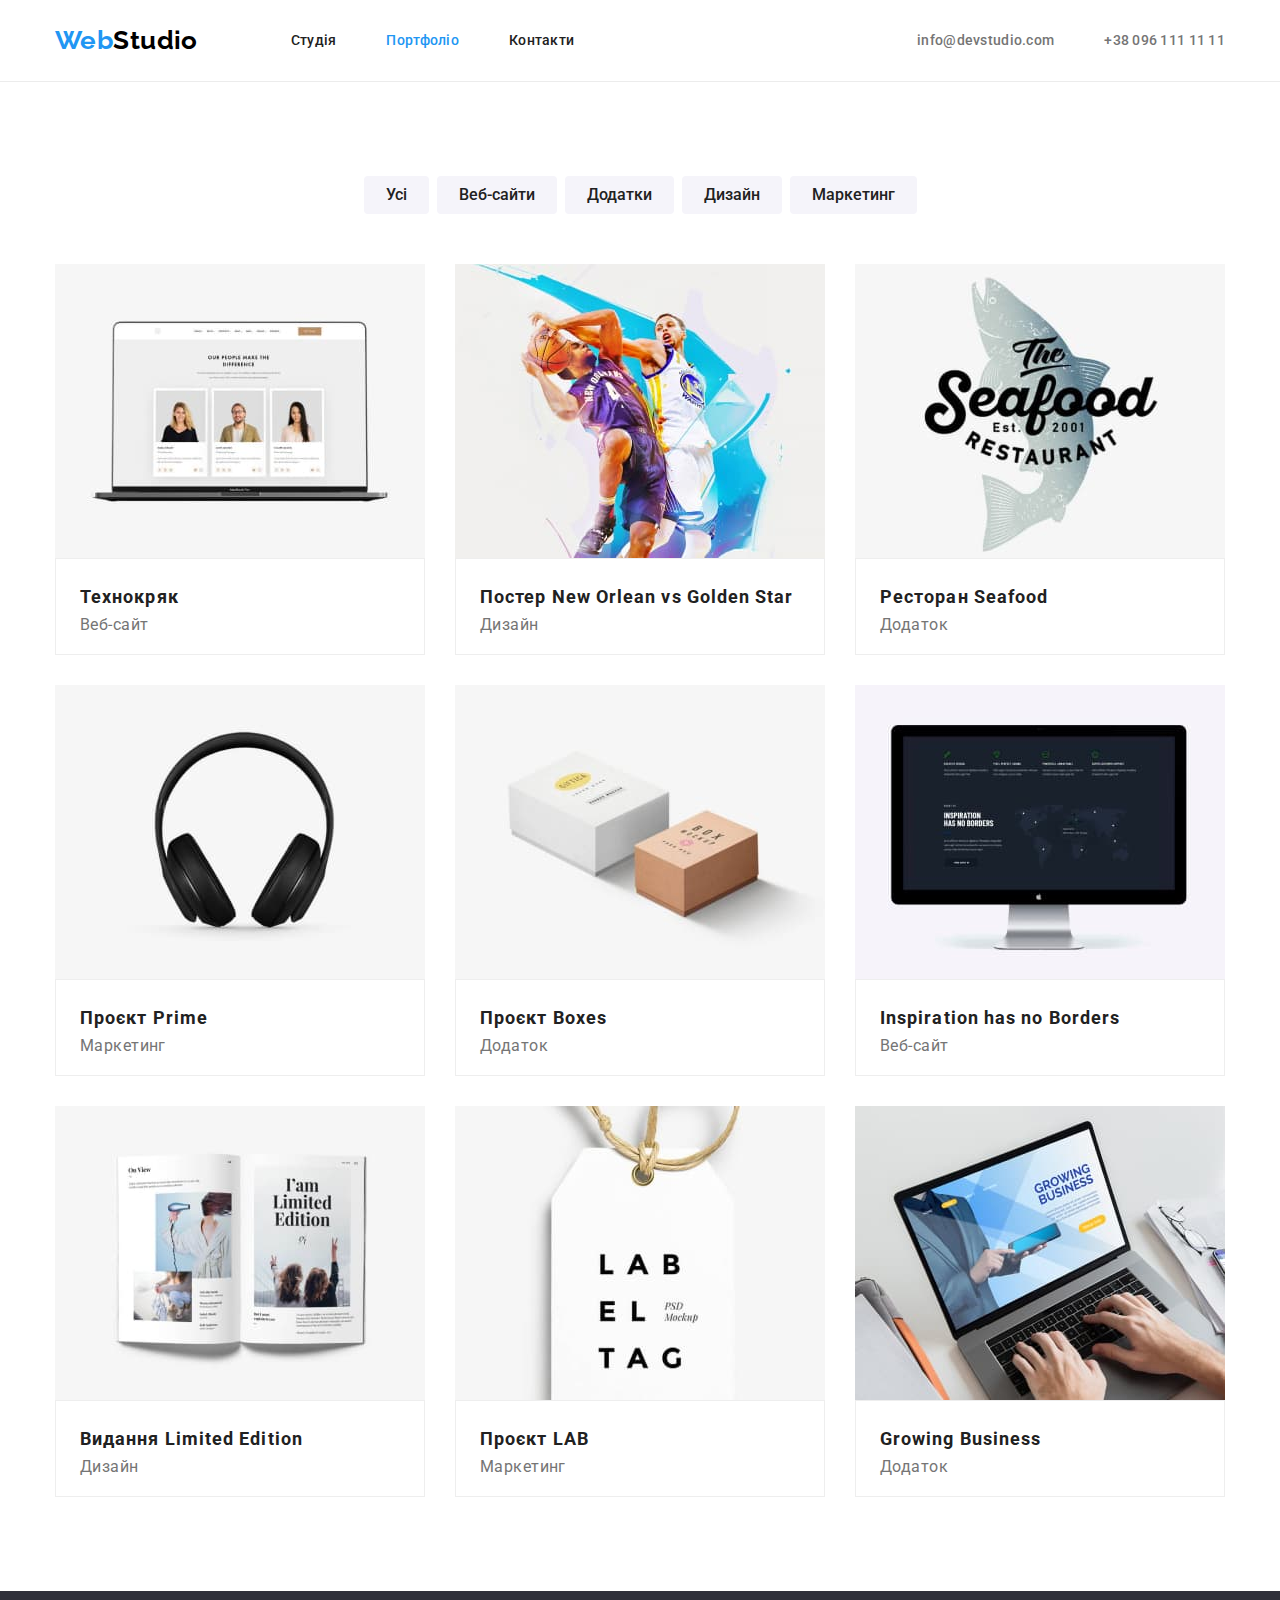
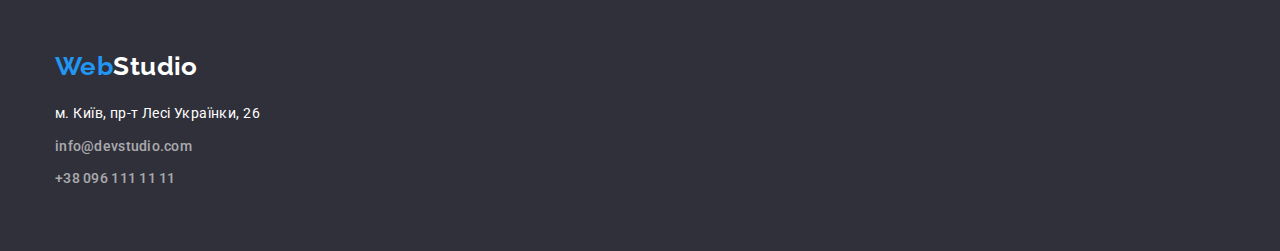
==== commit d0f65059: "Добавлено исправления ментера" ====
--- a/portfolio.html
+++ b/portfolio.html
@@ -13,6 +13,10 @@
       rel="stylesheet"
     />
     <!-- стилі -->
+    <link
+      rel="stylesheet"
+      href=" https://cdnjs.cloudflare.com/ajax/libs/modern-normalize/1.1.0/modern-normalize.min.css"
+    />
     <link rel="stylesheet" href="./css/styles.css" />
   </head>
   <body>
@@ -49,7 +53,7 @@
     </header>
 
     <main>
-      <section class="portfolio section section-text">
+      <section class="portfolio section">
         <div class="container portfolio-div">
           <h1 class="visually-hidden">Портфоліо</h1>
           <!-- список кнопок -->
@@ -229,7 +233,7 @@
     </main>
 
     <footer class="footer section-text section-background">
-      <div class="container">
+      <div class="container div-links">
         <a class="logo logo-footer link" href="./"><span class="logo-accent">Web</span>Studio</a>
         <address class="footer-address">
           <ul class="footer-address-list list">
--- a/css/styles.css
+++ b/css/styles.css
@@ -47,16 +47,13 @@
     --secondary-background-color: #2F303A;
     --accent-background-color: #F5F4FA;
 }
-
 body {
     color: var(--primary-color);
     font-family: var(--primary-font-family);
-    background-color: var(--primary-background-color);
+    background-color: var(--primary-background-color);        
+    font-size: 14px;
     letter-spacing: 0.03em;
-    /* font-weight: 400; */
-    font-size: 14px;
-    line-height: 1.9;
-    text-align:center;
+    
 }
 
 /* -------------------------------------------- */
@@ -74,12 +71,10 @@
     font-family: var(--secondary-font-family);
     font-weight: 700;
     font-size: 26px;
+    line-height: 1.19;
 }
 .logo-accent {
     color: var(--accent-color);
-}
-.logo-footer {
-    color: var(--additional-color);
 }
 
 .logo:hover {
@@ -111,7 +106,7 @@
 /* --------------------------------------------------------- */
 /* header -  позиционированиу */
 .header{
-    padding-top: 24px;
+    padding-top: 25px;
     padding-bottom: 25px;
     border-bottom: 1px solid #ECECEC;
 }
@@ -137,14 +132,15 @@
 }
 /* ---------------------------------------------------------- */
 /* background */
-.section-background{
+/* .section-background{
     background-color: var(--secondary-background-color);
-}
+} */
+
 .team {
     background-color: var(--accent-background-color);
 }
 .section{
-    padding: 94px;
+    padding: 94px 0;
 }
 .benefits{
     padding-bottom: 0px;
@@ -153,12 +149,17 @@
 .hero {
     padding-top: 200px;
     padding-bottom: 200px;
+    background-color: var(--secondary-background-color);
+    text-align: center;
 }
 .hero-title {
     color: var(--additional-color);
+    width: 696px;
+    margin-right: auto;
+    margin-left: auto;
     font-weight: 900;
     font-size: 44px;
-    line-height: 1.36;
+    line-height: 1.36;    
     letter-spacing: 0.06em;
     margin-bottom: 30px;    
 }
@@ -171,19 +172,29 @@
     font-family: inherit;
     cursor: pointer;
     font-size: 16px;
+    border: none;
 }
 
 .button-primary {
     color: var(--additional-color);
     background-color: var(--accent-color);
-    font-weight: 700;    
+    font-weight: 700;
+    line-height: 1.9;
     letter-spacing: 0.06em;
-}
+    width: 216px;
+    height: 50px;   
+    margin-right: auto;
+    margin-left: auto;
+    border-radius: 4px;
+} 
 .button-secondary {
     color: var(--primary-color);
     background-color: var(--accent-background-color);
     font-weight: 500;
-    line-height: 1.6;       
+    line-height: 1.6;     
+    padding:6px 22px;
+    border-radius: 4px;    
+   
 }
 .button-primary:hover,
 .button-primary:focus {
@@ -214,12 +225,11 @@
     margin: -1px;    
 }
 /* ---------------------- */
-.section-text {
-    text-align: left;
-}
+
 .benefits-list-title {    
     font-size: 14px;
-    line-height: 1.14;    
+    line-height: 1.14; 
+    margin-bottom: 10px;   
 }
 
 .benefits-list-text {
@@ -240,7 +250,8 @@
 .title {   
     font-size: 36px;
     line-height: 1.17;
-    margin-bottom: 50px;    
+    margin-bottom: 50px; 
+    text-align: center;
 }
 /* ------------------------- */
 /* позиционирование */
@@ -253,77 +264,88 @@
 }
 
  /* =============   team   ================================ */
+.team-list-item{
+    background-color: var(--primary-background-color);
+    box-shadow: 0px 1px 3px rgba(0, 0, 0, 0.12), 0px 1px 1px rgba(0, 0, 0, 0.14), 0px 2px 1px rgba(0, 0, 0, 0.2);
+    border-radius: 0px 0px 4px 4px;
+    flex-basis: calc((100%-90px)/4)
+}
 
 .team-list-item-title {
     font-weight: 500;
     font-size: 16px;
-    margin-top:30px;
+    line-height: 1.19;   
     margin-bottom: 10px;
+    text-align: center;
 }    
 .team-list-item-text {
     color: var(--secondary-color);    
     font-size: 16px;
-    margin-bottom: 30px;
+    line-height: 1.19; 
+    text-align: center;
    }
+   .div-team-item{
+    padding: 30px;
+   }
+
 /* ----------------------- */
 /* позиционирование */
 .team-list{
     display: flex;
     column-gap: 30px;
 }
-.team-list-item{
-    flex-basis: calc((100%-90px)/4)
-}
-
 /* ===============   footer   =================================== */
 
 .address-maps {
     color: var(--additional-color);    
     line-height: 1.71; 
-    font-style: normal;    
-}
+    font-style: normal; 
+}
+
 .mailto-footer,
 .phone-footer{
     color: rgba(255, 255, 255, 0.6);
+    
+
 }
 
 /* ---------------------------------------------- */
 /* позиционирование */
-.footer-logo {
+.logo-footer {
+    color: var(--additional-color);
     margin-bottom: 20px;
 }
 
 .footer {
-    padding: 60px;
-}
-
-.div-footer-link {
+    padding: 60px 0;
+    background-color: var(--secondary-background-color);
+}
+/* ============================= */
+ .div-links{
     display: flex;
     flex-direction: column;
 }
 
-.footer-address-list {
+  .footer-address-list { 
     display: flex;
     flex-direction: column;
-    column-gap: 9px;
-}
+    row-gap: 9px;
+}
+
 /*================   portfolio   =========================== */
 
-.portfolio {
-    padding-bottom: 91px;
-}
 .portfolio-link-title{ 
     color: var(--primary-color);   
     font-size: 18px;
     line-height: 2;
-    letter-spacing: 0.06em;
-    margin-left: 24px;
+    letter-spacing: 0.06em;   
 }
 .portfolio-link-text{
     color: var(--secondary-color);   
     font-size: 16px;
-    margin-left: 24px;
-}
+    line-height: 1.19;
+   }
+
 /*----------------------------------------------------------*/
 /* позиционирование */
 
@@ -341,14 +363,14 @@
     gap: 30px;    
  }
 
-  .portfolio-link-item{
-    border-bottom: 1px solid #EEEEEE;
+  /* .portfolio-link-item{     */
+    /* border-bottom: 1px solid #EEEEEE; */
     /* flex-basis: calc((100%-60px)/3); */
- } 
+ /* }  */
+
  .div-link-border{
     border:  1px solid #EEEEEE;
-    /* border-right: 1px solid #EEEEEE; */
-
+    padding: 20px 24px;
  }
  /* ---------------------------------------------------------- */
 
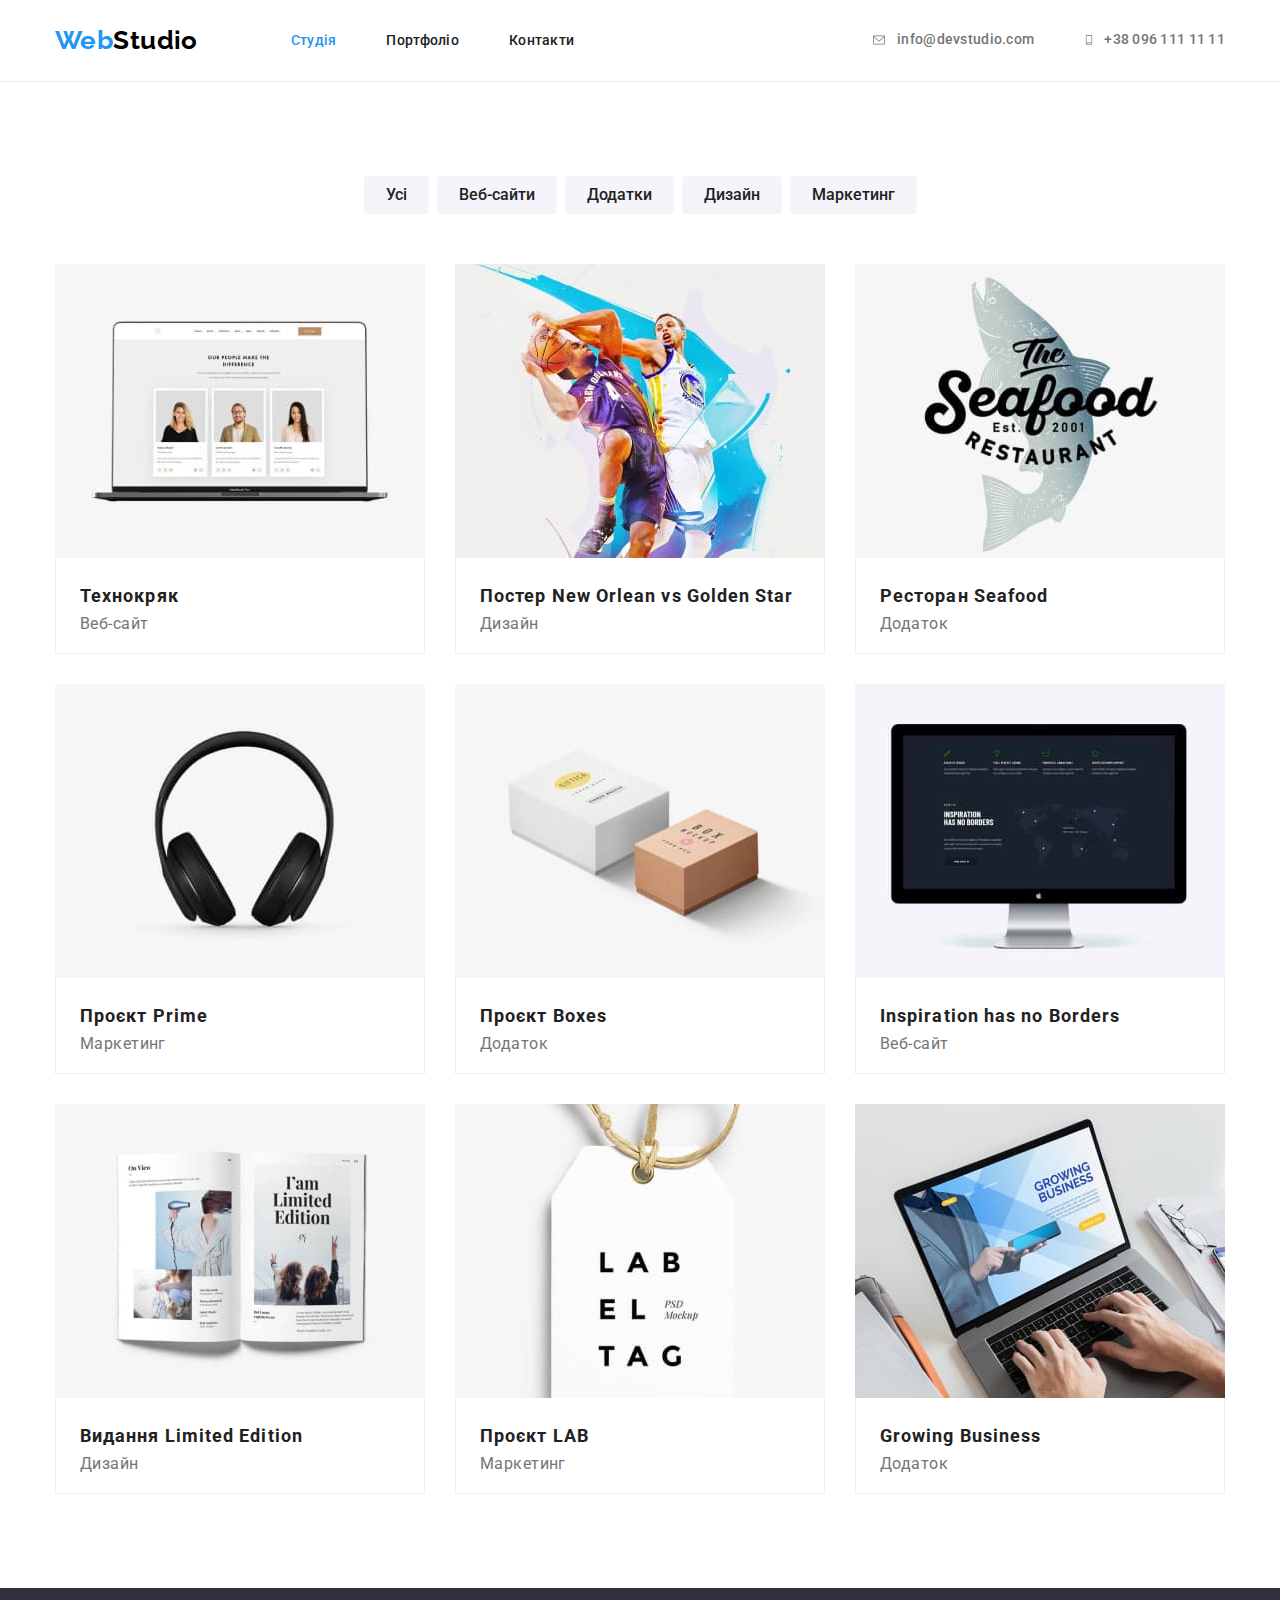
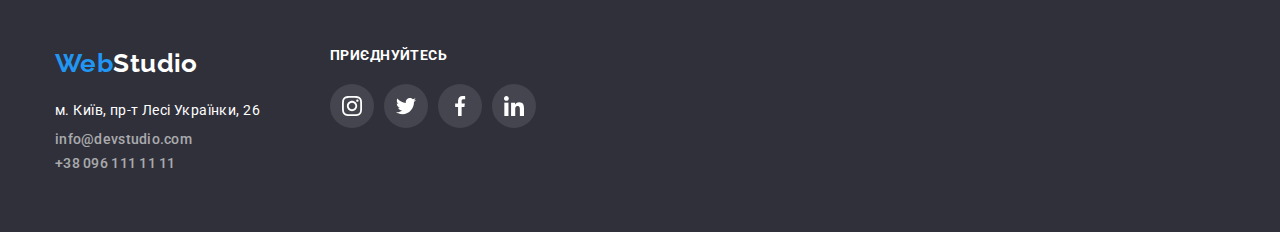
==== commit 9d8174c9: "Добавляет черновой вариант 4дз" ====
--- a/portfolio.html
+++ b/portfolio.html
@@ -20,17 +20,17 @@
     <link rel="stylesheet" href="./css/styles.css" />
   </head>
   <body>
-    <header class="header">
+        <header class="header">
       <div class="container div-header">
         <nav class="header-nav">
           <a class="logo logo-header link" href="./"><span class="logo-accent">Web</span>Studio</a>
 
           <ul class="menu list">
             <li class="menu-item">
-              <a class="menu-link link-options link" href="./index.html">Студія</a>
+              <a class="menu-link link-options link current" href="./index.html">Студія</a>
             </li>
             <li class="menu-item">
-              <a class="menu-link link-options link current" href="./portfolio.html">Портфоліо</a>
+              <a class="menu-link link-options link" href="./portfolio.html">Портфоліо</a>
             </li>
             <li class="menu-item">
               <a class="menu-link link-options link" href="">Контакти</a>
@@ -40,18 +40,26 @@
         <ul class="header-list list">
           <li class="header-list-inem">
             <a class="mailto link-options link" href="mailto:info@devstudio.com"
+              ><svg
+                aria-label="Почтова скринька"
+                class="header-list-icon"
+                width="16px"
+                height="12px"
+              >
+                <use href="./images/sprite.svg#icon-envelope-hover"></use></svg
               >info@devstudio.com</a
             >
           </li>
           <li class="header-list-inem">
             <a class="contact-phone-number link-options link" href="tel:+380961111111"
+              ><svg aria-label="Номер телефону" class="header-list-icon" width="10px" height="16px">
+                <use href="./images/sprite.svg#icon-smartphone"></use></svg
               >+38 096 111 11 11</a
             >
           </li>
         </ul>
       </div>
     </header>
-
     <main>
       <section class="portfolio section">
         <div class="container portfolio-div">
@@ -232,36 +240,69 @@
       </section>
     </main>
 
-    <footer class="footer section-text section-background">
+    <footer class="footer">
       <div class="container div-links">
-        <a class="logo logo-footer link" href="./"><span class="logo-accent">Web</span>Studio</a>
-        <address class="footer-address">
-          <ul class="footer-address-list list">
-            <li class="footer-address-list-item">
-              <a
-                class="address-maps link"
-                href="https://goo.gl/maps/CPtrU1FHBa2aNyZL9"
-                target="_blank"
-                rel="noopener noreferrer nofollow"
-              >
-                м. Київ, пр-т Лесі Українки, 26
-              </a>
-            </li>
-            <li class="address-maps">
-              <a class="mailto mailto-footer link-options link" href="mailto:info@devstudio.com"
-                >info@devstudio.com</a
-              >
-            </li>
-            <li class="address-maps">
-              <a
-                class="contact-phone-number phone-footer link-options link"
-                href="tel:+380961111111"
-                >+38 096 111 11 11</a
-              >
+        <div class="footer-div-container">
+          <a class="logo logo-footer link" href="./"><span class="logo-accent">Web</span>Studio</a>
+          <address class="footer-address">
+            <ul class="footer-address-list list">
+              <li class="footer-address-list-item">
+                <a
+                  class="address-maps link"
+                  href="https://goo.gl/maps/CPtrU1FHBa2aNyZL9"
+                  target="_blank"
+                  rel="noopener noreferrer nofollow"
+                >
+                  м. Київ, пр-т Лесі Українки, 26
+                </a>
+              </li>
+              <li class="address-maps">
+                <a class="mailto mailto-footer link-options link" href="mailto:info@devstudio.com"
+                  >info@devstudio.com</a
+                >
+              </li>
+              <li class="address-maps">
+                <a
+                  class="contact-phone-number phone-footer link-options link"
+                  href="tel:+380961111111"
+                  >+38 096 111 11 11</a
+                >
+              </li>
+            </ul>
+          </address>
+        </div>
+
+        <div class="footer-div-social-link">
+          <p class="footer-div-social-text title-transform">Приєднуйтесь</p>
+          <ul class="footer-social-list list">
+            <li class="footer-social-item">
+              <a href="https://www.instagram.com/" class="footer-social-link social-link"
+                ><svg lang="en" aria-label="instagram" class="footer-social-icon">
+                  <use href="./images/sprite.svg#icon-instagram"></use></svg
+              ></a>
+            </li>
+            <li class="footer-social-item">
+              <a href="https://twitter.com/" class="footer-social-link social-link"
+                ><svg lang="en" aria-label="twetter" class="footer-social-icon">
+                  <use href="./images/sprite.svg#icon-twitter"></use></svg
+              ></a>
+            </li>
+            <li class="footer-social-item">
+              <a href="https://www.facebook.com/" class="footer-social-link social-link"
+                ><svg lang="en" aria-label="facebook" class="footer-social-icon">
+                  <use href="./images/sprite.svg#icon-facebook"></use></svg
+              ></a>
+            </li>
+            <li class="footer-social-item">
+              <a href="https://www.linkedin.com/" class="footer-social-link social-link"
+                ><svg lang="en" aria-label="linkedin" class="footer-social-icon">
+                  <use href="./images/sprite.svg#icon-linkedin"></use></svg
+              ></a>
             </li>
           </ul>
-        </address>
+        </div>
       </div>
     </footer>
+
   </body>
 </html>
--- a/css/styles.css
+++ b/css/styles.css
@@ -44,25 +44,44 @@
     --secondary-font-family: 'Raleway', sans-serif;
     /* фон */
     --primary-background-color: #ffffff;
-    --secondary-background-color: #2F303A;
+    --secondary-background-color-dark: #2F303A;
     --accent-background-color: #F5F4FA;
+    --secondary-background-color:#C4C4C4;
 }
 body {
     color: var(--primary-color);
     font-family: var(--primary-font-family);
     background-color: var(--primary-background-color);        
     font-size: 14px;
-    letter-spacing: 0.03em;
-    
-}
-
-/* -------------------------------------------- */
+    letter-spacing: 0.03em;    
+}
+
+/* -------------- общие классы ------------------------------ */
 .container{
     width: 1200px;
     padding-right: 15px;
     padding-left: 15px;
     margin-right: auto;
     margin-left: auto;
+}
+/* ----------------------------------------------- */
+.title {
+    font-size: 36px;
+    line-height: 1.17;
+    margin-bottom: 50px;
+    text-align: center;
+}
+.title-transform {
+    text-transform: uppercase;
+}
+/* ------------------------------------------------- */
+.social-link {
+    display: flex;
+    align-items: center;
+    justify-content: center;
+    width: 44px;
+    height: 44px;
+    border-radius: 50%;
 }
 /* ----------HEADER------------------------------ */
 /* logo */
@@ -94,14 +113,31 @@
 .link-options:hover,
 .link-options:focus {
     color: var(--accent-color);
-}
-
+} 
+.link-options:hover .header-list-icon,
+.link-options:focus .header-list-icon{
+    fill: var(--accent-color);
+}
+
+
+
+.current {
+    color: var(--accent-color);
+}
+
+/* -------------- иконка------ */
 .mailto,
 .contact-phone-number {
     color: var(--secondary-color);
-}
-.current {
-    color: var(--accent-color);
+    display: flex;    
+    align-items: center;
+    justify-content: space-between;
+    }
+
+.header-list-icon{    
+    fill: var(--secondary-color);  
+    margin-right: 10px; 
+   
 }
 /* --------------------------------------------------------- */
 /* header -  позиционированиу */
@@ -128,14 +164,17 @@
 }
 .header-list{
     display: flex;
-    column-gap: 50px;   
+    column-gap: 50px;
+    justify-content: space-between;
+    align-items: center;
+}
+.header-list0item{
+    display: flex;
+        width: 161px;
+        align-items: center;
+        justify-content: space-between;
 }
 /* ---------------------------------------------------------- */
-/* background */
-/* .section-background{
-    background-color: var(--secondary-background-color);
-} */
-
 .team {
     background-color: var(--accent-background-color);
 }
@@ -149,8 +188,11 @@
 .hero {
     padding-top: 200px;
     padding-bottom: 200px;
-    background-color: var(--secondary-background-color);
     text-align: center;
+    background-color: var(--secondary-background-color);    
+    background-image: linear-gradient(rgba(47, 48, 58, 0.4) ,rgba(47, 48, 58, 0.4)), url("../images/bg/hero-bg.jpg");
+    background-size: cover;
+    
 }
 .hero-title {
     color: var(--additional-color);
@@ -162,9 +204,6 @@
     line-height: 1.36;    
     letter-spacing: 0.06em;
     margin-bottom: 30px;    
-}
-.title-transform{
-    text-transform: uppercase;
 }
 /* ---------------------------------------------- */
 /* кнопка */
@@ -245,15 +284,23 @@
 .benefits-list-item {
     flex-basis: calc((100%-90px)/4);
 }
+/* ----------- svg ------------- */
+.benefits-img{
+    display: flex;
+    justify-content:center;
+    align-items: center;
+    background-color: #F5F4FA;
+    width: 270px;
+    height: 120px;
+    margin-bottom: 30px;    
+}
+.benefits-img-icon{    
+    width: 70px;
+    height: 70px; 
+}
+
 /* ===============   work   ============================ */
-/* заголовки для секции work и team */
-.title {   
-    font-size: 36px;
-    line-height: 1.17;
-    margin-bottom: 50px; 
-    text-align: center;
-}
-/* ------------------------- */
+
 /* позиционирование */
 .work-list{
     display: flex;
@@ -283,11 +330,35 @@
     font-size: 16px;
     line-height: 1.19; 
     text-align: center;
-   }
+    margin-bottom: 16px;
+}
    .div-team-item{
-    padding: 30px;
-   }
-
+    padding: 30px 32px;
+}
+/* ---------  social icon   ---------- */
+.social-list{
+    display: flex;
+    justify-content: center;
+    column-gap: 10px;
+
+}
+
+.social-list-icon{
+    fill: #afb1b8;
+    width: 20px;
+    height: 20px;
+    
+}
+
+/* --------- hover,focus ----------- */
+.social-list-link:hover .social-list-icon,
+.social-list-link:focus .social-list-icon{
+    fill:var(--additional-color);
+}
+.social-list-link:hover,
+.social-list-link:focus {
+    background-color: var(--accent-color);    
+} 
 /* ----------------------- */
 /* позиционирование */
 .team-list{
@@ -318,10 +389,13 @@
 
 .footer {
     padding: 60px 0;
-    background-color: var(--secondary-background-color);
+    background-color: var(--secondary-background-color-dark);
 }
 /* ============================= */
  .div-links{
+    display: flex;    
+}
+.footer-div-container{
     display: flex;
     flex-direction: column;
 }
@@ -330,8 +404,68 @@
     display: flex;
     flex-direction: column;
     row-gap: 9px;
-}
-
+    margin-right: 70px;
+}
+.footer-social-list{
+    display: flex;
+    column-gap: 10px;
+
+}
+
+.footer-div-social-text{
+    color: var(--additional-color);
+    font-weight: 700;
+    font-size: 14px;
+    line-height: 1.14;    
+    margin-bottom: 20px;    
+}
+.footer-social-icon{
+    width: 20px;
+    height: 20px;
+    fill: var(--additional-color);
+}
+.footer-social-link{
+    background-color: rgba(255, 255, 255, 0.1);
+}
+.footer-social-link:hover,
+.footer-social-link:focus{
+    background-color: var(--accent-color);
+
+}
+/* ----------------------- */
+.client-list{
+    display: flex;
+    align-items: center;
+    justify-content: center;
+    column-gap: 30px;
+}
+
+.client-link{
+    display: flex;
+    align-items: center;
+    justify-content: center;
+    padding: 16px 32px;
+    width: 170px;
+    height: 92px;
+    border: 1px solid #AFB1B8;
+    border-radius: 4px;
+    }
+
+
+.client-link:hover,
+.client-link:focus{
+    border: 1px solid var(--accent-color);   
+}
+.client-link:hover .client-link-icon,
+.client-link:focus .client-link-icon {   
+    fill: var(--accent-color);
+}
+
+.client-link-icon{
+    fill: #afb1b8;
+    width: 106px ;
+    height: 60px;
+}
 /*================   portfolio   =========================== */
 
 .portfolio-link-title{ 
@@ -370,6 +504,7 @@
 
  .div-link-border{
     border:  1px solid #EEEEEE;
+    border-top: none;
     padding: 20px 24px;
  }
  /* ---------------------------------------------------------- */
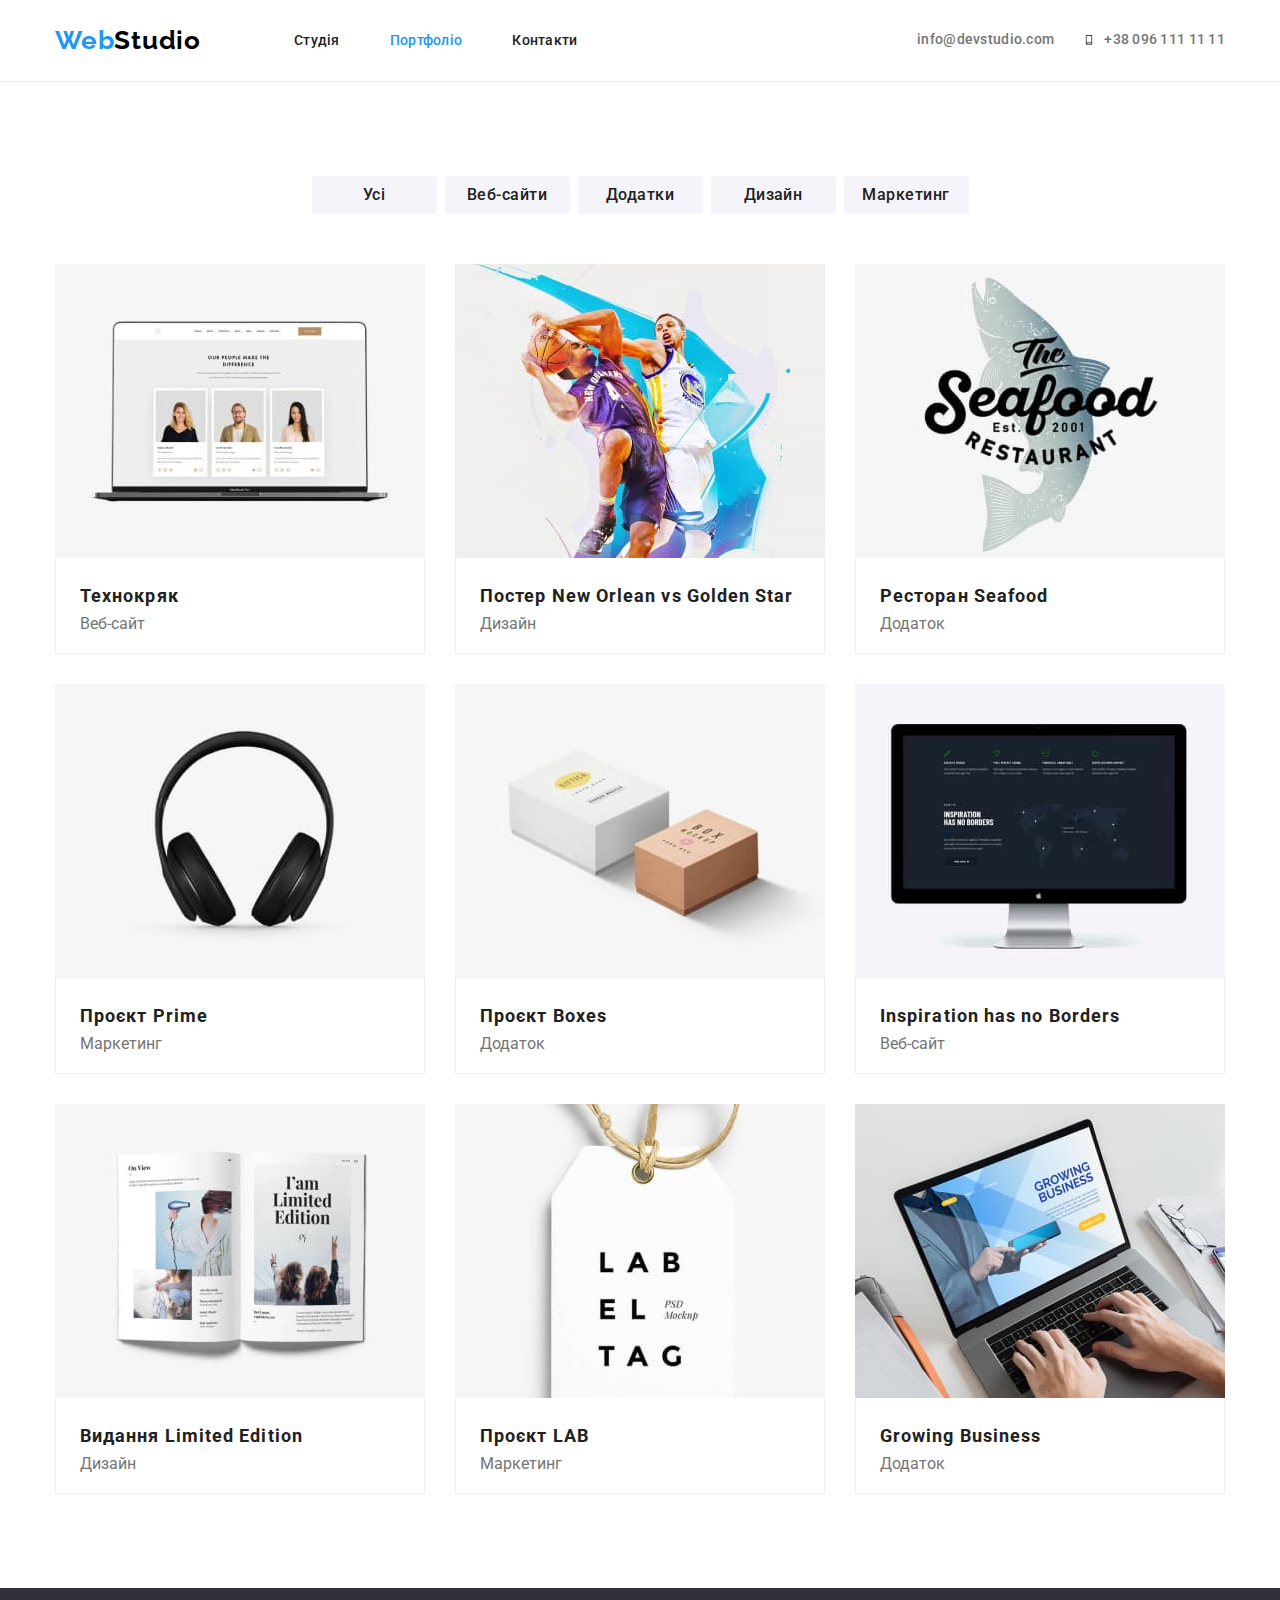
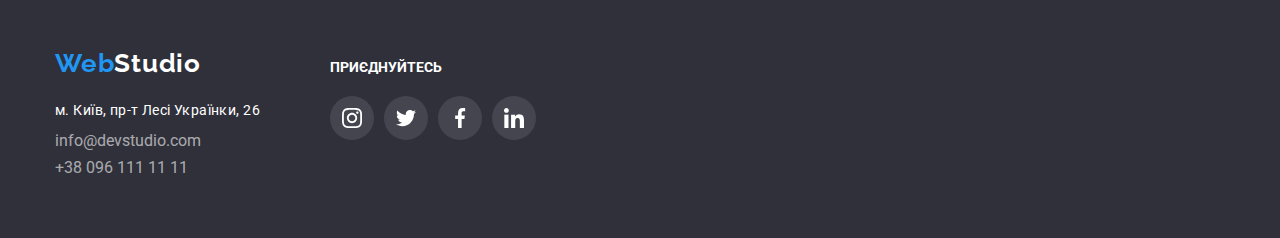
==== commit dadb0d34: "Исправленная домашняя работа №3 дошне" ====
--- a/portfolio.html
+++ b/portfolio.html
@@ -20,42 +20,24 @@
     <link rel="stylesheet" href="./css/styles.css" />
   </head>
   <body>
-        <header class="header">
+   <header class="header section">
       <div class="container div-header">
-        <nav class="header-nav">
-          <a class="logo logo-header link" href="./"><span class="logo-accent">Web</span>Studio</a>
-
+        <nav class="navigaition">
+          <a class="logo logo-header link" href="./index.html"><span class="logo-accent">Web</span>Studio</a>
           <ul class="menu list">
-            <li class="menu-item">
-              <a class="menu-link link-options link current" href="./index.html">Студія</a>
-            </li>
-            <li class="menu-item">
-              <a class="menu-link link-options link" href="./portfolio.html">Портфоліо</a>
-            </li>
-            <li class="menu-item">
-              <a class="menu-link link-options link" href="">Контакти</a>
-            </li>
+            <li class="menu-list"><a class="menu-link link-text  link-accent link" href="./index.html">Студія</a></li>
+            <li class="menu-list"><a class="menu-link link-text  link-accent link current" href="./portfolio.html">Портфоліо</a></li>
+            <li class="menu-list"><a class="menu-link link-text  link-accent link" href="">Контакти</a></li>
           </ul>
         </nav>
         <ul class="header-list list">
-          <li class="header-list-inem">
-            <a class="mailto link-options link" href="mailto:info@devstudio.com"
-              ><svg
-                aria-label="Почтова скринька"
-                class="header-list-icon"
-                width="16px"
-                height="12px"
-              >
-                <use href="./images/sprite.svg#icon-envelope-hover"></use></svg
-              >info@devstudio.com</a
-            >
+          <li header-item>
+            <a class="mailto link-text link-accent  link" href="mailto:info@devstudio.com"><svg aria-label="Іконка почтової скриньки" class="mailto-icon" width="16px" height="12px">
+                        <use href="./images/sprite.svg#icon-envelope"></use></svg>info@devstudio.com</a>
           </li>
-          <li class="header-list-inem">
-            <a class="contact-phone-number link-options link" href="tel:+380961111111"
-              ><svg aria-label="Номер телефону" class="header-list-icon" width="10px" height="16px">
-                <use href="./images/sprite.svg#icon-smartphone"></use></svg
-              >+38 096 111 11 11</a
-            >
+          <li header-item>
+            <a class="contact-phone-number link-text link-accent  link" href="tel:+380961111111"><svg aria-label="Шконка телефон" class="phone-icon" width="10px" height="16px">
+                        <use href="./images/sprite.svg#icon-smartphone"></use></svg>+38 096 111 11 11</a>
           </li>
         </ul>
       </div>
@@ -240,67 +222,56 @@
       </section>
     </main>
 
-    <footer class="footer">
-      <div class="container div-links">
-        <div class="footer-div-container">
-          <a class="logo logo-footer link" href="./"><span class="logo-accent">Web</span>Studio</a>
-          <address class="footer-address">
-            <ul class="footer-address-list list">
-              <li class="footer-address-list-item">
-                <a
-                  class="address-maps link"
-                  href="https://goo.gl/maps/CPtrU1FHBa2aNyZL9"
-                  target="_blank"
-                  rel="noopener noreferrer nofollow"
-                >
-                  м. Київ, пр-т Лесі Українки, 26
-                </a>
-              </li>
-              <li class="address-maps">
-                <a class="mailto mailto-footer link-options link" href="mailto:info@devstudio.com"
-                  >info@devstudio.com</a
-                >
-              </li>
-              <li class="address-maps">
-                <a
-                  class="contact-phone-number phone-footer link-options link"
-                  href="tel:+380961111111"
-                  >+38 096 111 11 11</a
-                >
+      <footer class="footer section">
+      <div class="container footer-div">
+        
+          <ul class="footer-address-list list">
+            <a class="logo logo-footer link" href="./index.html"><span class="logo-accent">Web</span>Studio</a>
+            <address class="address">
+              <ul class="address-list list">
+                <li class="address-item"><a class="address-link link-accent link" href="">м. Київ, пр-т Лесі Українки, 26</a></li>
+                <li class="address-item">
+                  <a class="mailto mailto-footer link-accent link" href="mailto:info@devstudio.com">info@devstudio.com</a>
+                </li>
+                <li class="address-item">
+                  <a class="contact-phone-number phone-footer link-accent  link" href="tel:+380961111111"
+                    >+38 096 111 11 11</a
+                  >
+                </li>
+              </ul>
+            </address>
+          </ul>
+          <ul class="footer-list list">
+            <p class="footer-icon-text transform">Приєднуйтесь</p>
+            <ul class="footer-icon-list list">
+              <li class="footer-icon-item">
+                <a class="footer-icon-link link" href="https://www.instagram.com/
+" ><svg lang="en" aria-label="icon instagram" class="footer-icon" width="20px" height="20px"
+    >
+                        <use href="./images/sprite.svg#icon-instagram"></use></svg>
+</a></a>
+              </li>
+              <li class="footer-icon-item">
+                <a class="footer-icon-link link" href="https://twitter.com/
+" ><svg lang="en" aria-label="icon twitter" class="footer-icon" width="20px" height="20px">
+                        <use href="./images/sprite.svg#icon-twitter"></use></svg>
+</a></a>
+              </li>
+              <li class="footer-icon-item">
+                <a class="footer-icon-link link" href="https://www.facebook.com/
+"><svg lang="en" aria-label="" class="footer-icon" width="20px" height="20px">
+                        <use href="./images/sprite.svg#icon-facebook"></use></svg>
+</a></a>
+              </li>
+              <li class="footer-icon-item">
+                <a class="footer-icon-link link" href="https://www.linkedin.com/
+"><svg lang="en" aria-label="icon linkedin" class="footer-icon" width="20px" height="20px">
+                        <use href="./images/sprite.svg#icon-linkedin"></use></svg>
+</a></a>
               </li>
             </ul>
-          </address>
-        </div>
-
-        <div class="footer-div-social-link">
-          <p class="footer-div-social-text title-transform">Приєднуйтесь</p>
-          <ul class="footer-social-list list">
-            <li class="footer-social-item">
-              <a href="https://www.instagram.com/" class="footer-social-link social-link"
-                ><svg lang="en" aria-label="instagram" class="footer-social-icon">
-                  <use href="./images/sprite.svg#icon-instagram"></use></svg
-              ></a>
-            </li>
-            <li class="footer-social-item">
-              <a href="https://twitter.com/" class="footer-social-link social-link"
-                ><svg lang="en" aria-label="twetter" class="footer-social-icon">
-                  <use href="./images/sprite.svg#icon-twitter"></use></svg
-              ></a>
-            </li>
-            <li class="footer-social-item">
-              <a href="https://www.facebook.com/" class="footer-social-link social-link"
-                ><svg lang="en" aria-label="facebook" class="footer-social-icon">
-                  <use href="./images/sprite.svg#icon-facebook"></use></svg
-              ></a>
-            </li>
-            <li class="footer-social-item">
-              <a href="https://www.linkedin.com/" class="footer-social-link social-link"
-                ><svg lang="en" aria-label="linkedin" class="footer-social-icon">
-                  <use href="./images/sprite.svg#icon-linkedin"></use></svg
-              ></a>
-            </li>
-          </ul>
-        </div>
+          </ul>
+        
       </div>
     </footer>
 
--- a/css/styles.css
+++ b/css/styles.css
@@ -1,4 +1,4 @@
-/* сброс настроек браузера */
+/* сбрасываем стили */
 h1,
 h2,
 h3,
@@ -31,226 +31,6 @@
     text-decoration: none;
 }
 
-/* ------------------------------------ */
-:root {
-    /* палитра цветов */
-    --primary-color: #212121;
-    --secondary-color: #757575;
-    --secondary-transparent-color: rgba(255, 255, 255, 0.6);
-    --additional-color: #ffffff;
-    --accent-color: #2196F3;
-    /* текст */
-    --primary-font-family: 'Roboto', sans-serif;
-    --secondary-font-family: 'Raleway', sans-serif;
-    /* фон */
-    --primary-background-color: #ffffff;
-    --secondary-background-color-dark: #2F303A;
-    --accent-background-color: #F5F4FA;
-    --secondary-background-color:#C4C4C4;
-}
-body {
-    color: var(--primary-color);
-    font-family: var(--primary-font-family);
-    background-color: var(--primary-background-color);        
-    font-size: 14px;
-    letter-spacing: 0.03em;    
-}
-
-/* -------------- общие классы ------------------------------ */
-.container{
-    width: 1200px;
-    padding-right: 15px;
-    padding-left: 15px;
-    margin-right: auto;
-    margin-left: auto;
-}
-/* ----------------------------------------------- */
-.title {
-    font-size: 36px;
-    line-height: 1.17;
-    margin-bottom: 50px;
-    text-align: center;
-}
-.title-transform {
-    text-transform: uppercase;
-}
-/* ------------------------------------------------- */
-.social-link {
-    display: flex;
-    align-items: center;
-    justify-content: center;
-    width: 44px;
-    height: 44px;
-    border-radius: 50%;
-}
-/* ----------HEADER------------------------------ */
-/* logo */
-.logo {
-    color: #000000;
-    font-family: var(--secondary-font-family);
-    font-weight: 700;
-    font-size: 26px;
-    line-height: 1.19;
-}
-.logo-accent {
-    color: var(--accent-color);
-}
-
-.logo:hover {
-    color: var(--accent-color);
-}
-/*-------------------------------------------------*/
-/* header - ссылки*/
-.menu-link {
-    color: var(--primary-color);
-}
-.link-options{
-    font-weight: 500;
-    line-height: 1.14;
-    letter-spacing: 0.02em;
-    font-style: normal;
-}
-.link-options:hover,
-.link-options:focus {
-    color: var(--accent-color);
-} 
-.link-options:hover .header-list-icon,
-.link-options:focus .header-list-icon{
-    fill: var(--accent-color);
-}
-
-
-
-.current {
-    color: var(--accent-color);
-}
-
-/* -------------- иконка------ */
-.mailto,
-.contact-phone-number {
-    color: var(--secondary-color);
-    display: flex;    
-    align-items: center;
-    justify-content: space-between;
-    }
-
-.header-list-icon{    
-    fill: var(--secondary-color);  
-    margin-right: 10px; 
-   
-}
-/* --------------------------------------------------------- */
-/* header -  позиционированиу */
-.header{
-    padding-top: 25px;
-    padding-bottom: 25px;
-    border-bottom: 1px solid #ECECEC;
-}
-.div-header{
-    display:flex;
-    justify-content: space-between;
-    align-items: center;    
-}
-.header-nav{
-    display: flex;
-}
-.menu{
-    display: flex;
-    align-items: center;
-    column-gap: 50px;  
-}
-.logo-header{
-    margin-right: 93px;
-}
-.header-list{
-    display: flex;
-    column-gap: 50px;
-    justify-content: space-between;
-    align-items: center;
-}
-.header-list0item{
-    display: flex;
-        width: 161px;
-        align-items: center;
-        justify-content: space-between;
-}
-/* ---------------------------------------------------------- */
-.team {
-    background-color: var(--accent-background-color);
-}
-.section{
-    padding: 94px 0;
-}
-.benefits{
-    padding-bottom: 0px;
-}
-/* ============   HERO   ======================= */
-.hero {
-    padding-top: 200px;
-    padding-bottom: 200px;
-    text-align: center;
-    background-color: var(--secondary-background-color);    
-    background-image: linear-gradient(rgba(47, 48, 58, 0.4) ,rgba(47, 48, 58, 0.4)), url("../images/bg/hero-bg.jpg");
-    background-size: cover;
-    
-}
-.hero-title {
-    color: var(--additional-color);
-    width: 696px;
-    margin-right: auto;
-    margin-left: auto;
-    font-weight: 900;
-    font-size: 44px;
-    line-height: 1.36;    
-    letter-spacing: 0.06em;
-    margin-bottom: 30px;    
-}
-/* ---------------------------------------------- */
-/* кнопка */
-.button {
-    font-family: inherit;
-    cursor: pointer;
-    font-size: 16px;
-    border: none;
-}
-
-.button-primary {
-    color: var(--additional-color);
-    background-color: var(--accent-color);
-    font-weight: 700;
-    line-height: 1.9;
-    letter-spacing: 0.06em;
-    width: 216px;
-    height: 50px;   
-    margin-right: auto;
-    margin-left: auto;
-    border-radius: 4px;
-} 
-.button-secondary {
-    color: var(--primary-color);
-    background-color: var(--accent-background-color);
-    font-weight: 500;
-    line-height: 1.6;     
-    padding:6px 22px;
-    border-radius: 4px;    
-   
-}
-.button-primary:hover,
-.button-primary:focus {
-    background-color: #188CE8;
-}
-.button-secondary:hover,
-.button-secondary:focus {
-    color: var(--additional-color);
-    background-color: var(--accent-color);
-}
-
-.button-activ:active{
-    color: var(--accent-color);
-}
-
-/* =============  benefits  =========== */
-/* скрываем заголовок */
 .visually-hidden {
     position: absolute;
     white-space: nowrap;
@@ -261,254 +41,525 @@
     padding: 0;
     clip: rect(0 0 0 0);
     clip-path: inset(50%);
-    margin: -1px;    
-}
-/* ---------------------- */
-
-.benefits-list-title {    
+    margin: -1px;
+}
+
+:root {
+    /* палитра цветов */
+    --primary-color: #212121;
+    --secondary-color: #757575;
+    --secondary-color-w: #FFFFFF;
+    --additional-color: rgba(255, 255, 255, 0.6);
+    --accent-color: #2196F3;
+    /* текст */
+    --primary-font-family: 'Roboto', sans-serif;
+    --secondary-font-family: 'Raleway', sans-serif;
+    /* фон */
+    --primary-background-color: #ffffff;
+    --secondary-background-color-lige: rgba(47, 48, 58, 0.4);
+    --secondary-background-color-dark: #2F303A;
+    --accent-background-color: #AFB1B8;
+}
+
+body {
+    color: var(--primary-color);
+    font-family: var(--primary-font-family);
+    background-color: var(--primary-background-color);
+}
+
+/* ==========   общие классы   ======= */
+.container {
+    width: 1200px;
+    padding: 0 15px;
+    margin-left: auto;
+    margin-right: auto;
+}
+
+.section {
+    padding-top: 94px;
+    padding-bottom: 94px;
+}
+
+.link-text {
+    color: var(--secondary-color);
+    font-weight: 500;
     font-size: 14px;
-    line-height: 1.14; 
-    margin-bottom: 10px;   
-}
-
-.benefits-list-text {
-    color: var(--secondary-color);    
-    line-height: 1.71;   
-}
-/* ------------------------- */
-/* позиционирование */
-.benefits-list{
-    display: flex;
+    line-height: 1.14;
+    letter-spacing: 0.02em;
+}
+
+.title {
+    font-size: 36px;
+    line-height: 1.17;
+    text-align: center;
+    letter-spacing: 0.03em;
+    margin-bottom: 50px;
+}
+
+.transform {
+    text-transform: uppercase;
+}
+
+/* --- hover-focus  --- */
+.link-accent:hover,
+.link-accent:focus {
+    color: var(--accent-color);
+    fill: var(--accent-color);
+}
+
+
+/*====================   HEADER   ==================== */
+.header {
+    padding-top: 25px;
+    padding-bottom: 25px;
+    border-bottom: 1px solid #ECECEC;
+}
+
+/* ---  LOGO   --- */
+.logo {
+    color: #000000;
+    font-family: var(--secondary-font-family);
+    font-weight: 700;
+    font-size: 26px;
+    line-height: 1.19;
+    letter-spacing: 0.03em;
+}
+
+.logo-header {
+    margin-right: 93px;
+}
+
+.logo-accent {
+    color: var(--accent-color);
+}
+
+.logo:hover {
+    color: var(--accent-color);
+}
+
+/* ----   navigation   ----   */
+.menu-link {
+    color: var(--primary-color);
+}
+
+/* ----------------------------- */
+.div-header {
+    display: flex;
+    justify-content: space-between;
+}
+
+.navigaition {
+    display: flex;
+
+}
+
+.menu {
+    display: flex;
+    align-items: center;
+    column-gap: 50px;
+}
+
+.header-list {
+    display: flex;
+    align-items: center;
     column-gap: 30px;
 }
-.benefits-list-item {
+
+/* --------------- */
+.mailto,
+.contact-phone-number {
+    display: flex;
+    align-items: center;
+}
+
+.mailto-icon,
+.phone-icon {
+    margin-right: 10px;
+}
+
+.current {
+    color: var(--accent-color);
+}
+
+/* ===============  HERO   =========== */
+.hero {
+    padding-top: 200px;
+    padding-bottom: 200px;
+    background-color: #C4C4C4;
+    background-image: linear-gradient(rgba(47, 48, 58, 0.4),
+            rgba(47, 48, 58, 0.4)),
+        url("../images/bg/hero-bg.jpg");
+    background-repeat: no-repeat;
+    background-position: center;
+    background-size: cover;
+    max-width: 1600px;
+    margin-left: auto;
+    margin-right: auto;
+}
+
+.hero-title {
+    font-family: var(--primary-font-family);
+    color: var(--secondary-color-w);
+    width: 696px;
+    margin-right: auto;
+    margin-left: auto;
+    margin-bottom: 30px;
+    font-weight: 900;
+    font-size: 44px;
+    line-height: 1.37;
+    text-align: center;
+    letter-spacing: 0.06em;
+}
+
+/*--------  кнопки   -----------   */
+
+.button {
+    display: block;
+    font-size: 16px;
+    line-height: 1.9;
+    text-align: center;
+    border: none;
+    border-radius: 4px;
+}
+
+.button-primary {
+    color: var(--secondary-color-w);
+    background-color: var(--accent-color);
+    font-weight: 700;
+    line-height: 1.9;
+    letter-spacing: 0.06em;
+    margin-right: auto;
+    margin-left: auto;
+    width: 216px;
+    height: 50px;
+    box-shadow: 0px 4px 4px rgba(0, 0, 0, 0.15);
+}
+
+.button-secondary {
+    color: var(--primary-color);
+    background-color: #F5F4FA;
+    font-weight: 500;
+    line-height: 1.6;
+    letter-spacing: 0.03em;
+    width: 125px;
+    height: 38px;
+
+}
+
+/* ------ hover-focus  ------------ */
+.button-primary:hover,
+.button-primary:focus {
+    background-color: #188CE8;
+}
+
+.button-secondary:hover,
+.button-secondary:focus {
+    color: var(--secondary-color-w);
+    background-color: var(--accent-color);
+    box-shadow: 0px 4px 4px rgba(0, 0, 0, 0.25);
+}
+
+.button-activ:active {
+    color: var(--accent-color);
+}
+
+
+/* ===============  HERO   =========== */
+/* ===========   benefits   ================= */
+.benefits {
+    padding-bottom: 0;
+}
+
+.benefits-title {
+    font-size: 14px;
+    line-height: 1.14;
+    letter-spacing: 0.03em;
+    margin-bottom: 10px;
+}
+
+.benefits-text {
+    color: var(--secondary-color);
+    font-size: 14px;
+    line-height: 1.71;
+    letter-spacing: 0.03em;
+}
+
+/*------    позиционирование   ---------------- */
+.benefits-list {
+    display: flex;
+    column-gap: 30px;
+}
+
+.benefits-item {
     flex-basis: calc((100%-90px)/4);
 }
-/* ----------- svg ------------- */
-.benefits-img{
-    display: flex;
-    justify-content:center;
+
+.benefits-item-div {
+    display: flex;
+    justify-content: center;
     align-items: center;
     background-color: #F5F4FA;
-    width: 270px;
     height: 120px;
-    margin-bottom: 30px;    
-}
-.benefits-img-icon{    
-    width: 70px;
-    height: 70px; 
-}
-
-/* ===============   work   ============================ */
-
-/* позиционирование */
-.work-list{
+    border-radius: 4px;
+    margin-bottom: 30px;
+}
+
+/* ===========   benefits   ================= */
+/* ===========   WORK   ===================== */
+.work-list {
     display: flex;
     column-gap: 30px;
 }
-.work-list-item{
+
+.work-list-item {
     flex-basis: calc((100%-60px)/3)
 }
 
- /* =============   team   ================================ */
-.team-list-item{
+/* ===========   WORK   ===================== */
+/* ===========   TEAM   ===================== */
+.team {
+    background-color: #F5F4FA;
+    padding-top: 48px;
+    padding-bottom: 140px;
+}
+
+.team-list {
+    display: flex;
+    column-gap: 30px;
+}
+
+.team-item {
     background-color: var(--primary-background-color);
     box-shadow: 0px 1px 3px rgba(0, 0, 0, 0.12), 0px 1px 1px rgba(0, 0, 0, 0.14), 0px 2px 1px rgba(0, 0, 0, 0.2);
     border-radius: 0px 0px 4px 4px;
+    padding-bottom: 30px;
     flex-basis: calc((100%-90px)/4)
 }
 
-.team-list-item-title {
+.team-img {
+    margin-bottom: 30px;
+}
+
+.team-item-title {
     font-weight: 500;
     font-size: 16px;
-    line-height: 1.19;   
+    line-height: 1.19;
     margin-bottom: 10px;
+}
+
+.team-item-text {
+    color: var(--secondary-color);
+    font-size: 16px;
+    line-height: 1.19;
     text-align: center;
-}    
-.team-list-item-text {
-    color: var(--secondary-color);    
-    font-size: 16px;
-    line-height: 1.19; 
-    text-align: center;
+    letter-spacing: 0.03em;
     margin-bottom: 16px;
 }
-   .div-team-item{
-    padding: 30px 32px;
-}
-/* ---------  social icon   ---------- */
-.social-list{
+
+.team-social-list {
     display: flex;
     justify-content: center;
     column-gap: 10px;
-
-}
-
-.social-list-icon{
-    fill: #afb1b8;
-    width: 20px;
-    height: 20px;
-    
+}
+
+.team-social-link {
+    display: flex;
+    justify-content: center;
+    align-items: center;
+    width: 44px;
+    height: 44px;
+    border-radius: 50%;
+    background-color: var(--secondary-color-w);
+
+}
+
+.team-social-icon {
+    fill: #AFB1B8;
+
 }
 
 /* --------- hover,focus ----------- */
-.social-list-link:hover .social-list-icon,
-.social-list-link:focus .social-list-icon{
-    fill:var(--additional-color);
-}
-.social-list-link:hover,
-.social-list-link:focus {
-    background-color: var(--accent-color);    
-} 
-/* ----------------------- */
-/* позиционирование */
-.team-list{
+.team-social-link:hover .team-social-icon,
+.team-social-link:focus .team-social-icon {
+    fill: var(--secondary-color-w);
+
+}
+
+.team-social-link:hover,
+.team-social-link:focus {
+    background-color: var(--accent-color);
+
+}
+
+/* ===========   TEAM   ===================== */
+/* ===========   CLIENT   ===================== */
+
+.client-list {
     display: flex;
     column-gap: 30px;
 }
-/* ===============   footer   =================================== */
-
-.address-maps {
-    color: var(--additional-color);    
-    line-height: 1.71; 
-    font-style: normal; 
-}
-
-.mailto-footer,
-.phone-footer{
-    color: rgba(255, 255, 255, 0.6);
-    
-
-}
-
-/* ---------------------------------------------- */
-/* позиционирование */
-.logo-footer {
-    color: var(--additional-color);
-    margin-bottom: 20px;
-}
-
-.footer {
-    padding: 60px 0;
-    background-color: var(--secondary-background-color-dark);
-}
-/* ============================= */
- .div-links{
-    display: flex;    
-}
-.footer-div-container{
-    display: flex;
-    flex-direction: column;
-}
-
-  .footer-address-list { 
-    display: flex;
-    flex-direction: column;
-    row-gap: 9px;
-    margin-right: 70px;
-}
-.footer-social-list{
-    display: flex;
-    column-gap: 10px;
-
-}
-
-.footer-div-social-text{
-    color: var(--additional-color);
-    font-weight: 700;
-    font-size: 14px;
-    line-height: 1.14;    
-    margin-bottom: 20px;    
-}
-.footer-social-icon{
-    width: 20px;
-    height: 20px;
-    fill: var(--additional-color);
-}
-.footer-social-link{
-    background-color: rgba(255, 255, 255, 0.1);
-}
-.footer-social-link:hover,
-.footer-social-link:focus{
-    background-color: var(--accent-color);
-
-}
-/* ----------------------- */
-.client-list{
+
+
+.client-link {
     display: flex;
     align-items: center;
     justify-content: center;
-    column-gap: 30px;
-}
-
-.client-link{
-    display: flex;
-    align-items: center;
-    justify-content: center;
-    padding: 16px 32px;
     width: 170px;
     height: 92px;
     border: 1px solid #AFB1B8;
     border-radius: 4px;
-    }
-
+}
+
+.client-link-icon {
+    fill: #afb1b8;
+
+}
+
+.client-link:hover .client-link-icon,
+.client-link:focus .client-link-icon {
+    fill: var(--accent-color);
+}
 
 .client-link:hover,
-.client-link:focus{
-    border: 1px solid var(--accent-color);   
-}
-.client-link:hover .client-link-icon,
-.client-link:focus .client-link-icon {   
-    fill: var(--accent-color);
-}
-
-.client-link-icon{
-    fill: #afb1b8;
-    width: 106px ;
-    height: 60px;
-}
+.client-link:focus {
+    border: 1px solid var(--accent-color);
+}
+
+
+/*===========   CLIENT   =====================*/
+/* ==========   FOOTER   ===================== */
+
+.footer {
+    padding: 60px 0;
+    background-color: var(--secondary-background-color-dark);
+}
+
+.address {
+    font-style: normal;
+}
+
+.address-link {
+    color: var(--secondary-color-w);
+    font-size: 14px;
+    line-height: 1.71;
+    letter-spacing: 0.03em;
+}
+
+.mailto-footer,
+.phone-footer {
+    color: rgba(255, 255, 255, 0.6);
+}
+
+.logo-footer {
+    color: var(--secondary-color-w);
+
+}
+
+/* ---------------------------------------------- */
+
+.footer-icon-text {
+    color: var(--secondary-color-w);
+    font-weight: 700;
+    font-size: 14px;
+    line-height: 1.14;
+    margin-bottom: 20px;
+}
+
+/* ============================= */
+.footer-div {
+    display: flex;
+    align-items: baseline;
+}
+
+.footer-address-list {
+    display: flex;
+    margin-right: 70px;
+    flex-direction: column;
+    row-gap: 20px;
+}
+
+.address-list {
+    display: flex;
+    flex-direction: column;
+    row-gap: 9px;
+
+}
+
+.footer-icon-list {
+    display: flex;
+    column-gap: 10px;
+}
+
+.footer-icon {
+    fill: var(--secondary-color-w);
+}
+
+.footer-icon-link {
+    display: flex;
+    justify-content: center;
+    align-items: center;
+    width: 44px;
+    height: 44px;
+    border-radius: 50%;
+    background-color: rgba(255, 255, 255, 0.1);
+}
+
+.footer-icon-link:hover,
+.footer-icon-link:focus {
+    background-color: var(--accent-color);
+
+}
+
+/* ----------------------- */
+/* ==========   FOOTER   ===================== */
 /*================   portfolio   =========================== */
 
-.portfolio-link-title{ 
-    color: var(--primary-color);   
+.portfolio-link-title {
+    color: var(--primary-color);
     font-size: 18px;
     line-height: 2;
-    letter-spacing: 0.06em;   
-}
-.portfolio-link-text{
-    color: var(--secondary-color);   
+    letter-spacing: 0.06em;
+}
+
+.portfolio-link-text {
+    color: var(--secondary-color);
     font-size: 16px;
     line-height: 1.19;
-   }
+}
 
 /*----------------------------------------------------------*/
 /* позиционирование */
 
-.portfolio-btn-list{
-display: flex;
-justify-content: center;
-column-gap: 8px;
-margin-bottom: 50px;
-    
-}
-
- .portfolio-links-list {    
+.portfolio-btn-list {
+    display: flex;
+    justify-content: center;
+    column-gap: 8px;
+    margin-bottom: 50px;
+
+}
+
+.portfolio-links-list {
     display: flex;
     flex-wrap: wrap;
-    gap: 30px;    
- }
-
-  /* .portfolio-link-item{     */
-    /* border-bottom: 1px solid #EEEEEE; */
-    /* flex-basis: calc((100%-60px)/3); */
- /* }  */
-
- .div-link-border{
-    border:  1px solid #EEEEEE;
+    gap: 30px;
+}
+
+/* .portfolio-link-item{     */
+/* border-bottom: 1px solid #EEEEEE; */
+/* flex-basis: calc((100%-60px)/3); */
+/* }  */
+
+.div-link-border {
+    border: 1px solid #EEEEEE;
     border-top: none;
     padding: 20px 24px;
- }
- /* ---------------------------------------------------------- */
-
-
-
-
+}
+
+.portfolio-link-item:hover,
+.portfolio-link-item:focus {
+    box-shadow: 0px 1px 1px rgba(0, 0, 0, 0.12), 0px 4px 4px rgba(0, 0, 0, 0.06), 1px 4px 6px rgba(0, 0, 0, 0.16);
+
+}
+
+/* ---------------------------------------------------------- */
+
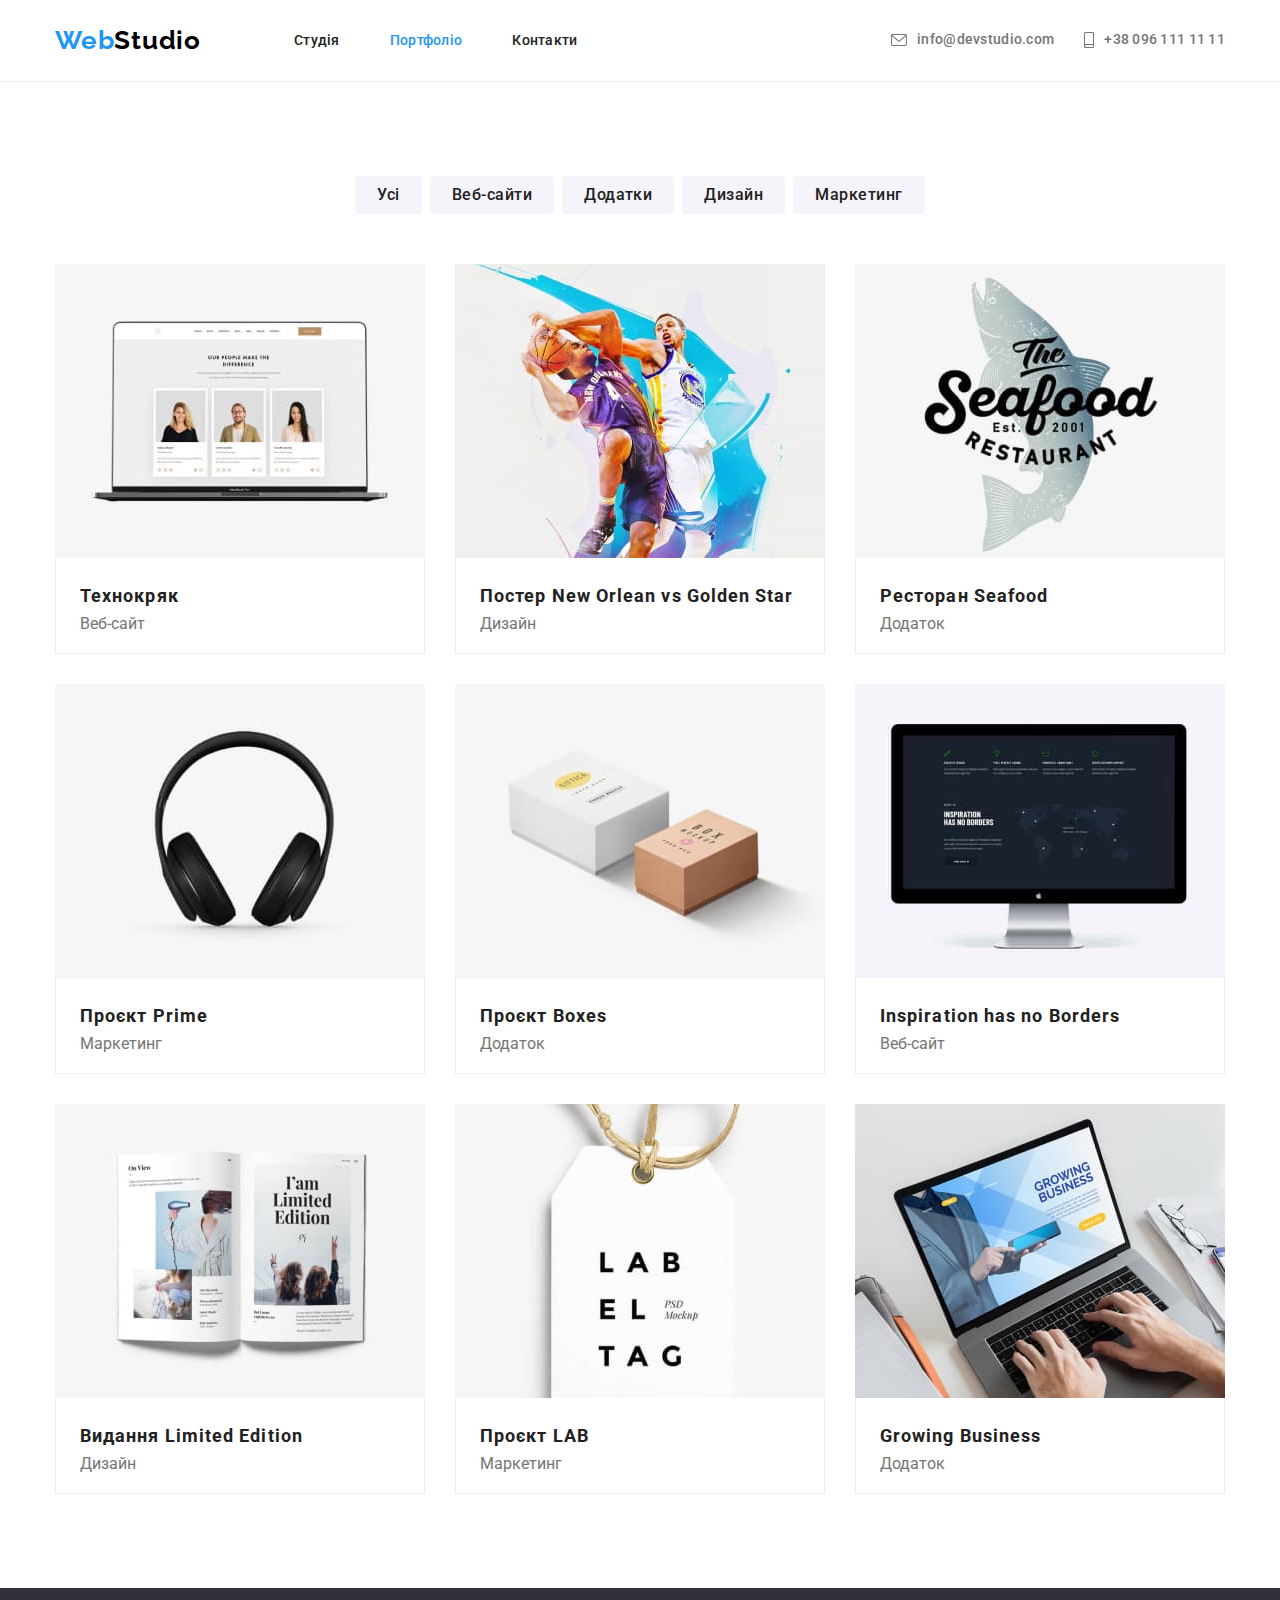
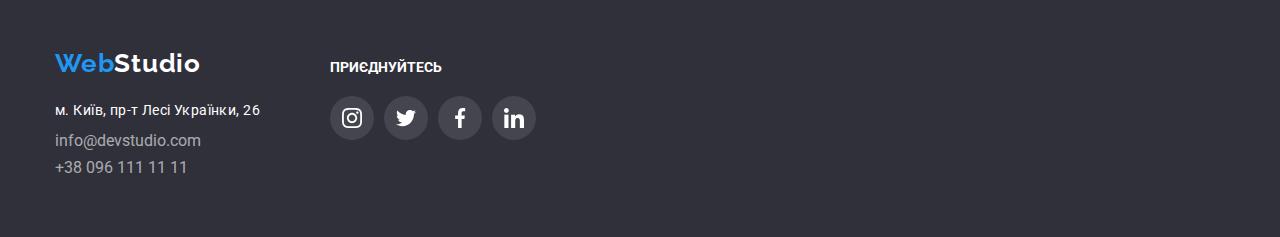
==== commit d3d94f11: "фокус на соцсетях?????????????" ====
--- a/portfolio.html
+++ b/portfolio.html
@@ -128,8 +128,9 @@
                 <div class="div-link-border">
                   <h3 class="portfolio-link-title link">Проєкт Prime</h3>
                 <p class="portfolio-link-text">Маркетинг</p>
-              </a>
-                </div>
+                </div>
+              </a>
+                
                 
             </li>
 
--- a/css/styles.css
+++ b/css/styles.css
@@ -1,5 +1,5 @@
 /* сбрасываем стили */
-h1,
+h1, 
 h2,
 h3,
 h4,
@@ -175,6 +175,7 @@
 .mailto-icon,
 .phone-icon {
     margin-right: 10px;
+    fill: currentColor;
 }
 
 .current {
@@ -241,9 +242,8 @@
     font-weight: 500;
     line-height: 1.6;
     letter-spacing: 0.03em;
-    width: 125px;
-    height: 38px;
-
+    padding: 6px 22px;  
+    
 }
 
 /* ------ hover-focus  ------------ */
@@ -357,15 +357,21 @@
 }
 
 .team-social-list {
-    display: flex;
+    display: flex; 
     justify-content: center;
     column-gap: 10px;
 }
+.team-social-item{
+    display: flex;
+        justify-content: center;
+        align-items: center;
+
+}
 
 .team-social-link {
     display: flex;
     justify-content: center;
-    align-items: center;
+    align-items: center; 
     width: 44px;
     height: 44px;
     border-radius: 50%;
@@ -374,7 +380,9 @@
 }
 
 .team-social-icon {
-    fill: #AFB1B8;
+    color: #AFB1B8;
+    border: 1px solid red;
+    fill: currentColor;
 
 }
 
@@ -387,9 +395,9 @@
 
 .team-social-link:hover,
 .team-social-link:focus {
-    background-color: var(--accent-color);
-
-}
+    background-color: var(--accent-color); 
+ 
+} 
 
 /* ===========   TEAM   ===================== */
 /* ===========   CLIENT   ===================== */
@@ -554,12 +562,14 @@
     border-top: none;
     padding: 20px 24px;
 }
-
-.portfolio-link-item:hover,
-.portfolio-link-item:focus {
+.item-link{
+    display: inline-block;
+}
+
+.item-link:hover,
+.item-link:focus {
     box-shadow: 0px 1px 1px rgba(0, 0, 0, 0.12), 0px 4px 4px rgba(0, 0, 0, 0.06), 1px 4px 6px rgba(0, 0, 0, 0.16);
-
-}
+}    
 
 /* ---------------------------------------------------------- */
 
